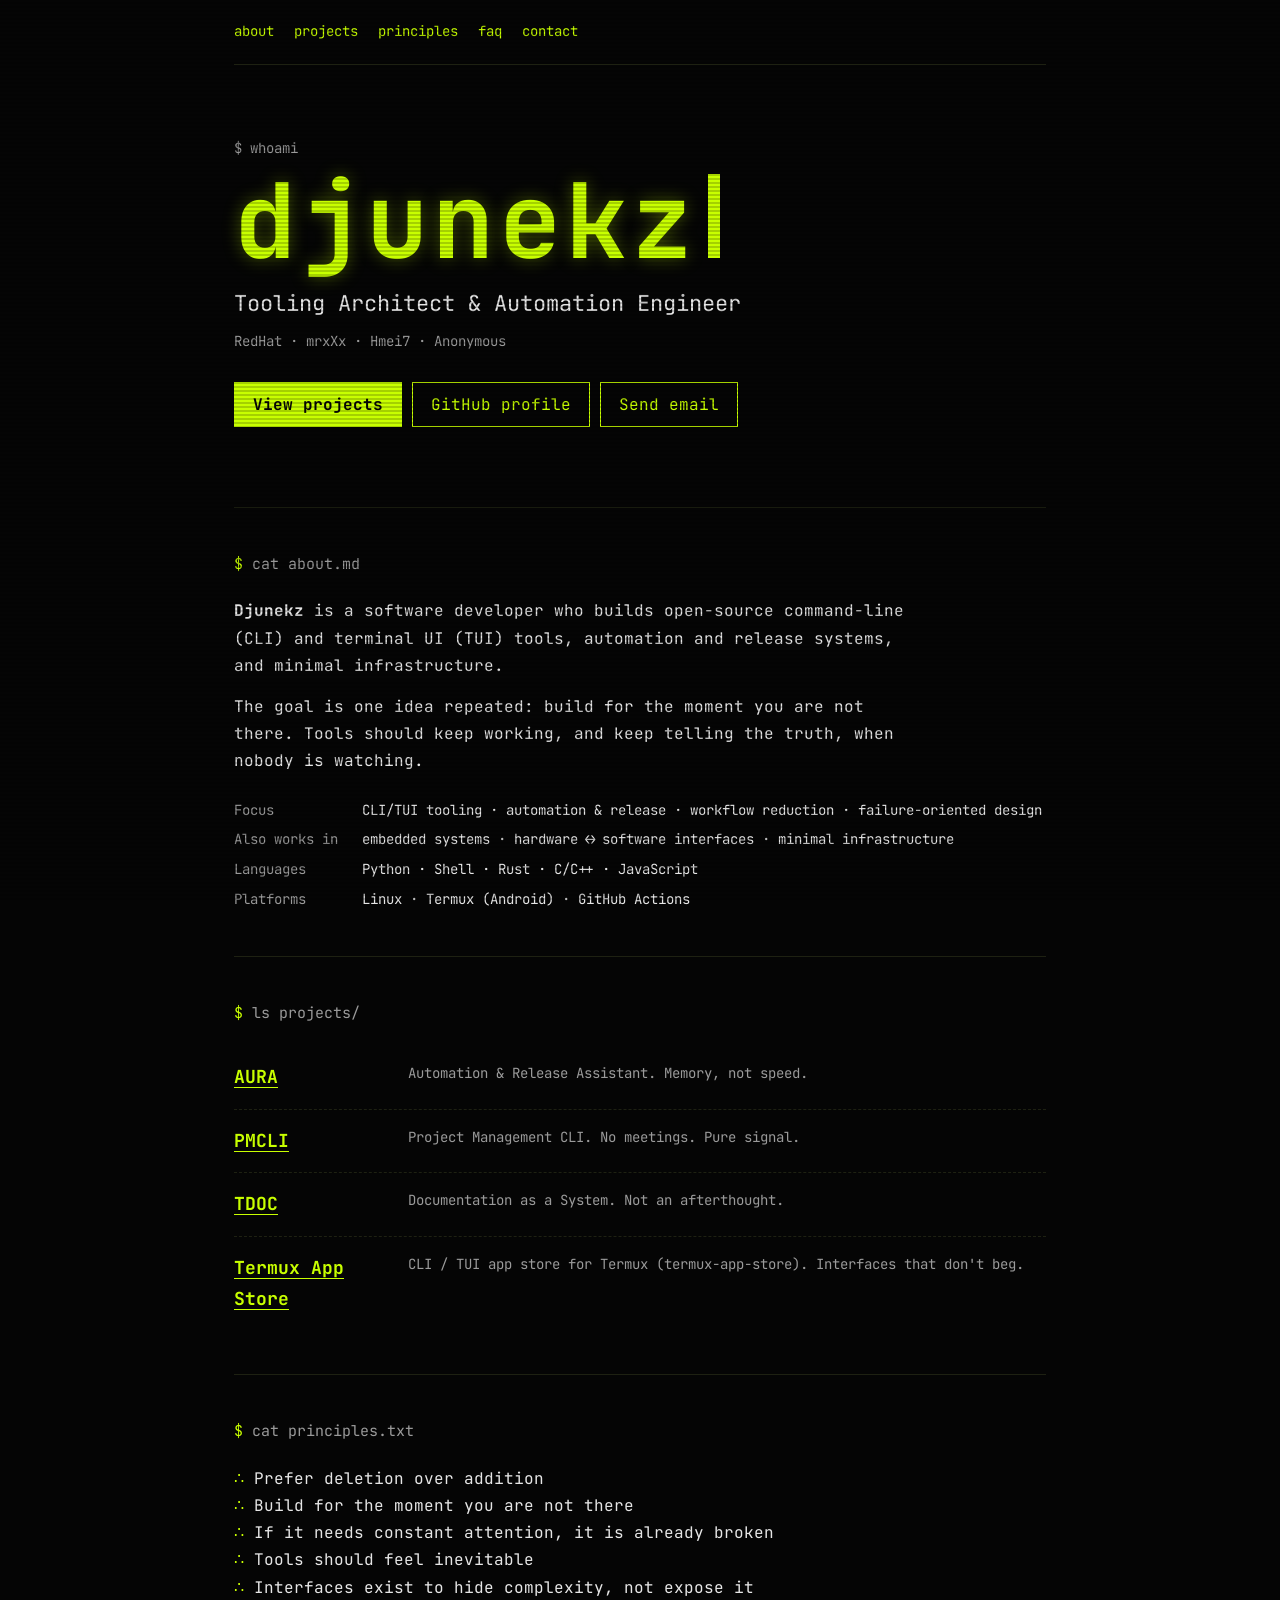
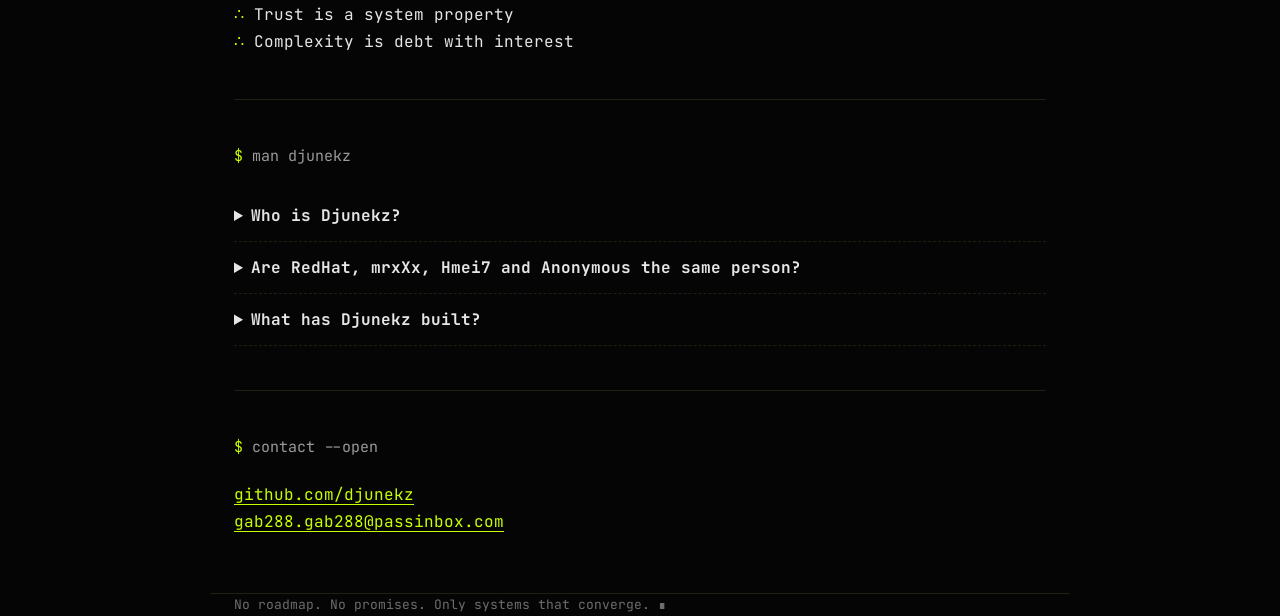
==== index.html @ 017a352e "Update Termux App Store link in index.html" ====
<!DOCTYPE html>
<html lang="en">
<head>
<meta charset="utf-8">
<meta name="viewport" content="width=device-width, initial-scale=1">
<title>Djunekz — Tooling Architect &amp; Automation Engineer (CLI/TUI) | Portfolio</title>
<meta name="description" content="Djunekz (RedHat, mrxXx, Hmei7, Anonymous) is a software developer building open-source CLI/TUI tools, release automation and minimal infrastructure. Projects: AURA, PMCLI, TDOC, Termux App Store.">
<meta name="keywords" content="djunekz, RedHat, mrxXx, Hmei7, Anonymous, CLI tools, TUI, automation, release automation, Termux, Python, Rust, Shell, embedded systems, AURA, PMCLI, TDOC, Termux App Store">
<meta name="author" content="Djunekz">
<meta name="google-site-verification" content="L2LF5Ftv92tqqaCWyxE9_-hPjeDS5_4-hMFbNJsKNMc" />
<meta name="robots" content="index, follow, max-image-preview:large, max-snippet:-1">
<meta name="theme-color" content="#050505">
<meta name="color-scheme" content="dark">
<link rel="canonical" href="https://djunekz.github.io/">
<link rel="icon" href="data:image/svg+xml,%3Csvg xmlns='http://www.w3.org/2000/svg' viewBox='0 0 64 64'%3E%3Crect width='64' height='64' rx='10' fill='%23050505'/%3E%3Ctext x='32' y='46' font-size='40' font-family='monospace' font-weight='bold' text-anchor='middle' fill='%23c8ff00'%3Ed%3C/text%3E%3C/svg%3E">

<meta property="og:type" content="profile">
<meta property="og:site_name" content="Djunekz">
<meta property="og:title" content="Djunekz — Tooling Architect &amp; Automation Engineer">
<meta property="og:description" content="Open-source CLI/TUI tools, release automation and minimal infrastructure. Projects: AURA, PMCLI, TDOC, Termux App Store.">
<meta property="og:url" content="https://djunekz.github.io/">
<meta property="og:image" content="https://djunekz.github.io/og-image.png">
<meta property="og:image:width" content="1200">
<meta property="og:image:height" content="630">
<meta property="og:image:alt" content="djunekz — Tooling Architect &amp; Automation Engineer">
<meta property="profile:username" content="djunekz">
<meta name="twitter:card" content="summary_large_image">
<meta name="twitter:title" content="Djunekz — Tooling Architect &amp; Automation Engineer">
<meta name="twitter:description" content="Open-source CLI/TUI tools, release automation and minimal infrastructure.">
<meta name="twitter:image" content="https://djunekz.github.io/og-image.png">

<script type="application/ld+json">
{
  "@context": "https://schema.org",
  "@graph": [
    {
      "@type": "WebSite",
      "@id": "https://djunekz.github.io/#website",
      "url": "https://djunekz.github.io/",
      "name": "Djunekz",
      "inLanguage": "en",
      "publisher": { "@id": "https://djunekz.github.io/#person" }
    },
    {
      "@type": "ProfilePage",
      "@id": "https://djunekz.github.io/#profile",
      "url": "https://djunekz.github.io/",
      "name": "Djunekz — Tooling Architect & Automation Engineer",
      "isPartOf": { "@id": "https://djunekz.github.io/#website" },
      "mainEntity": { "@id": "https://djunekz.github.io/#person" },
      "dateModified": "2026-10-02T11:00:00+07:00"
    },
    {
      "@type": "Person",
      "@id": "https://djunekz.github.io/#person",
      "name": "Djunekz",
      "alternateName": ["djunekz", "RedHat", "mrxXx", "Hmei7", "Anonymous"],
      "url": "https://djunekz.github.io/",
      "image": "https://djunekz.github.io/og-image.png",
      "jobTitle": "Tooling Architect & Automation Engineer",
      "description": "Software developer building open-source CLI/TUI tools, automation and release systems, and minimal infrastructure.",
      "email": "mailto:gab288.gab288@passinbox.com",
      "sameAs": ["https://github.com/djunekz"],
      "knowsAbout": ["CLI tools", "TUI", "Release automation", "Workflow automation", "Failure-oriented design", "Embedded systems", "Termux", "Python", "Shell", "Rust", "C", "C++", "JavaScript", "GitHub Actions", "Linux"]
    },
    {
      "@type": "ItemList",
      "name": "Projects by Djunekz",
      "itemListElement": [
        { "@type": "ListItem", "position": 1, "item": { "@type": "SoftwareSourceCode", "name": "AURA", "description": "Automation & Release Assistant", "codeRepository": "https://github.com/djunekz/aura", "author": { "@id": "https://djunekz.github.io/#person" } } },
        { "@type": "ListItem", "position": 2, "item": { "@type": "SoftwareSourceCode", "name": "PMCLI", "description": "Project Management CLI", "codeRepository": "https://github.com/djunekz/pmcli", "author": { "@id": "https://djunekz.github.io/#person" } } },
        { "@type": "ListItem", "position": 3, "item": { "@type": "SoftwareSourceCode", "name": "TDOC", "description": "Documentation as a System", "codeRepository": "https://github.com/djunekz/tdoc", "author": { "@id": "https://djunekz.github.io/#person" } } },
        { "@type": "ListItem", "position": 4, "item": { "@type": "SoftwareSourceCode", "name": "Termux App Store", "description": "CLI / TUI app store for Termux", "codeRepository": "https://github.com/djunekz/termux-app-store", "author": { "@id": "https://djunekz.github.io/#person" } } }
      ]
    },
    {
      "@type": "FAQPage",
      "mainEntity": [
        { "@type": "Question", "name": "Who is Djunekz?", "acceptedAnswer": { "@type": "Answer", "text": "Djunekz (GitHub: djunekz; RedHat, mrxXx, Hmei7, Anonymous) is a software developer and tooling architect who builds open-source CLI/TUI tools, automation and release systems, and minimal infrastructure." } },
        { "@type": "Question", "name": "What projects has Djunekz built?", "acceptedAnswer": { "@type": "Answer", "text": "AURA (automation & release assistant), PMCLI (project management CLI), TDOC (documentation as a system) and Termux App Store (CLI/TUI for Termux)." } }
      ]
    }
  ]
}
</script>

<link rel="preconnect" href="https://fonts.googleapis.com">
<link rel="preconnect" href="https://fonts.gstatic.com" crossorigin>
<link href="https://fonts.googleapis.com/css2?family=JetBrains+Mono:wght@400;700&display=swap" rel="stylesheet">
<style>
:root{--bg:#050505;--fg:#e6e6e6;--mute:#9a9a9a;--acc:#c8ff00;--line:#1e2112;--mono:"JetBrains Mono",ui-monospace,"Courier New",monospace}
*{box-sizing:border-box}
html{scroll-behavior:smooth}
body{margin:0;background:var(--bg);color:var(--fg);font:400 16px/1.7 var(--mono);-webkit-font-smoothing:antialiased}
body::before{content:"";position:fixed;inset:0;pointer-events:none;background:repeating-linear-gradient(0deg,rgba(0,0,0,.18) 0 2px,transparent 2px 4px)}
a{color:var(--acc);text-underline-offset:4px}
a:focus-visible{outline:2px solid var(--acc);outline-offset:3px}
.wrap{max-width:860px;margin:0 auto;padding:0 24px}
nav{padding:20px 0;border-bottom:1px solid var(--line);font-size:14px;color:var(--mute)}
nav a{margin-right:20px;text-decoration:none}
nav a:hover{text-decoration:underline}
.hero{padding:72px 0 56px}
.prompt{color:var(--mute);font-size:14px;margin:0}
h1{margin:8px 0 12px;font-size:clamp(48px,13vw,104px);line-height:1;letter-spacing:.04em;color:var(--acc);text-shadow:0 0 18px rgba(200,255,0,.35)}
h1::after{content:"";display:inline-block;width:.12em;height:.8em;margin-left:.1em;background:var(--acc);vertical-align:baseline;animation:blink 1s steps(1) infinite}
@keyframes blink{50%{opacity:0}}
.role{font-size:clamp(17px,3.2vw,22px);margin:0 0 8px;color:var(--fg)}
.aka{color:var(--mute);margin:0 0 28px;font-size:14px}
.cta a{display:inline-block;border:1px solid var(--acc);padding:8px 18px;margin:0 10px 10px 0;text-decoration:none}
.cta a:first-child{background:var(--acc);color:#050505;font-weight:700}
.cta a:hover{box-shadow:0 0 14px rgba(200,255,0,.4)}
section{padding:44px 0;border-top:1px solid var(--line)}
h2{font-size:15px;font-weight:400;margin:0 0 20px;color:var(--mute)}
h2::before{content:"$ ";color:var(--acc)}
p{margin:0 0 14px;max-width:68ch}
.facts{display:grid;grid-template-columns:max-content 1fr;gap:6px 24px;font-size:14px;margin:24px 0 0}
.facts dt{color:var(--mute)}
.facts dd{margin:0}
.proj{list-style:none;margin:0;padding:0}
.proj li{display:grid;grid-template-columns:150px 1fr;gap:4px 24px;padding:16px 0;border-bottom:1px dashed var(--line)}
.proj li:last-child{border-bottom:0}
.proj b{font-size:18px}
.proj span{color:var(--mute);font-size:14px;display:block}
.rules{list-style:none;margin:0;padding:0}
.rules li::before{content:"∴  ";color:var(--acc)}
details{border-bottom:1px dashed var(--line);padding:12px 0}
summary{cursor:pointer;font-weight:700}
summary:focus-visible{outline:2px solid var(--acc)}
details p{margin:10px 0 0;color:var(--mute)}
footer{padding:36px 0 56px;border-top:1px solid var(--line);color:#6d6d6d;font-size:13px}
@media(max-width:560px){.proj li{grid-template-columns:1fr}.facts{grid-template-columns:1fr;gap:0}.facts dd{margin-bottom:10px}}
@media(prefers-reduced-motion:reduce){h1::after{animation:none}html{scroll-behavior:auto}}
</style>
</head>
<body>
<header class="wrap">
  <nav aria-label="Main"><a href="#about">about</a><a href="#projects">projects</a><a href="#principles">principles</a><a href="#faq">faq</a><a href="#contact">contact</a></nav>
  <div class="hero">
    <p class="prompt">$ whoami</p>
    <h1>djunekz</h1>
    <p class="role">Tooling Architect &amp; Automation Engineer</p>
    <p class="aka">RedHat · mrxXx · Hmei7 · Anonymous</p>
    <p class="cta"><a href="#projects">View projects</a><a href="https://github.com/djunekz">GitHub profile</a><a href="mailto:gab288.gab288@passinbox.com">Send email</a></p>
  </div>
</header>

<main class="wrap">
  <section id="about" aria-labelledby="h-about">
    <h2 id="h-about">cat about.md</h2>
    <p><strong>Djunekz</strong> is a software developer who builds open-source command-line (CLI) and terminal UI (TUI) tools, automation and release systems, and minimal infrastructure.</p>
    <p>The goal is one idea repeated: build for the moment you are not there. Tools should keep working, and keep telling the truth, when nobody is watching.</p>
    <dl class="facts">
      <dt>Focus</dt><dd>CLI/TUI tooling · automation &amp; release · workflow reduction · failure-oriented design</dd>
      <dt>Also works in</dt><dd>embedded systems · hardware ↔ software interfaces · minimal infrastructure</dd>
      <dt>Languages</dt><dd>Python · Shell · Rust · C/C++ · JavaScript</dd>
      <dt>Platforms</dt><dd>Linux · Termux (Android) · GitHub Actions</dd>
    </dl>
  </section>

  <section id="projects" aria-labelledby="h-proj">
    <h2 id="h-proj">ls projects/</h2>
    <ul class="proj">
      <li><b><a href="https://github.com/djunekz/aura">AURA</a></b><span>Automation &amp; Release Assistant. Memory, not speed.</span></li>
      <li><b><a href="https://github.com/djunekz/pmcli">PMCLI</a></b><span>Project Management CLI. No meetings. Pure signal.</span></li>
      <li><b><a href="https://github.com/djunekz/tdoc">TDOC</a></b><span>Documentation as a System. Not an afterthought.</span></li>
      <li><b><a href="https://djunekz.github.io/termux-app-store">Termux App Store</a></b><span>CLI / TUI app store for Termux (termux-app-store). Interfaces that don't beg.</span></li>
    </ul>
  </section>

  <section id="principles" aria-labelledby="h-prin">
    <h2 id="h-prin">cat principles.txt</h2>
    <ul class="rules">
      <li>Prefer deletion over addition</li>
      <li>Build for the moment you are not there</li>
      <li>If it needs constant attention, it is already broken</li>
      <li>Tools should feel inevitable</li>
      <li>Interfaces exist to hide complexity, not expose it</li>
      <li>Trust is a system property</li>
      <li>Complexity is debt with interest</li>
    </ul>
  </section>

  <section id="faq" aria-labelledby="h-faq">
    <h2 id="h-faq">man djunekz</h2>
    <details><summary>Who is Djunekz?</summary><p>A software developer and tooling architect (GitHub: djunekz) building open-source CLI/TUI tools and automation systems.</p></details>
    <details><summary>Are RedHat, mrxXx, Hmei7 and Anonymous the same person?</summary><p>Yes. They are handles used by the same developer behind the GitHub account @djunekz.</p></details>
    <details><summary>What has Djunekz built?</summary><p>AURA, PMCLI, TDOC and Termux App Store. See the projects section above.</p></details>
  </section>

  <section id="contact" aria-labelledby="h-contact">
    <h2 id="h-contact">contact --open</h2>
    <p><a href="https://github.com/djunekz">github.com/djunekz</a><br><a href="mailto:gab288.gab288@passinbox.com">gab288.gab288@passinbox.com</a></p>
  </section>
</main>

<footer class="wrap">No roadmap. No promises. Only systems that converge. ∎</footer>
</body>
</html>
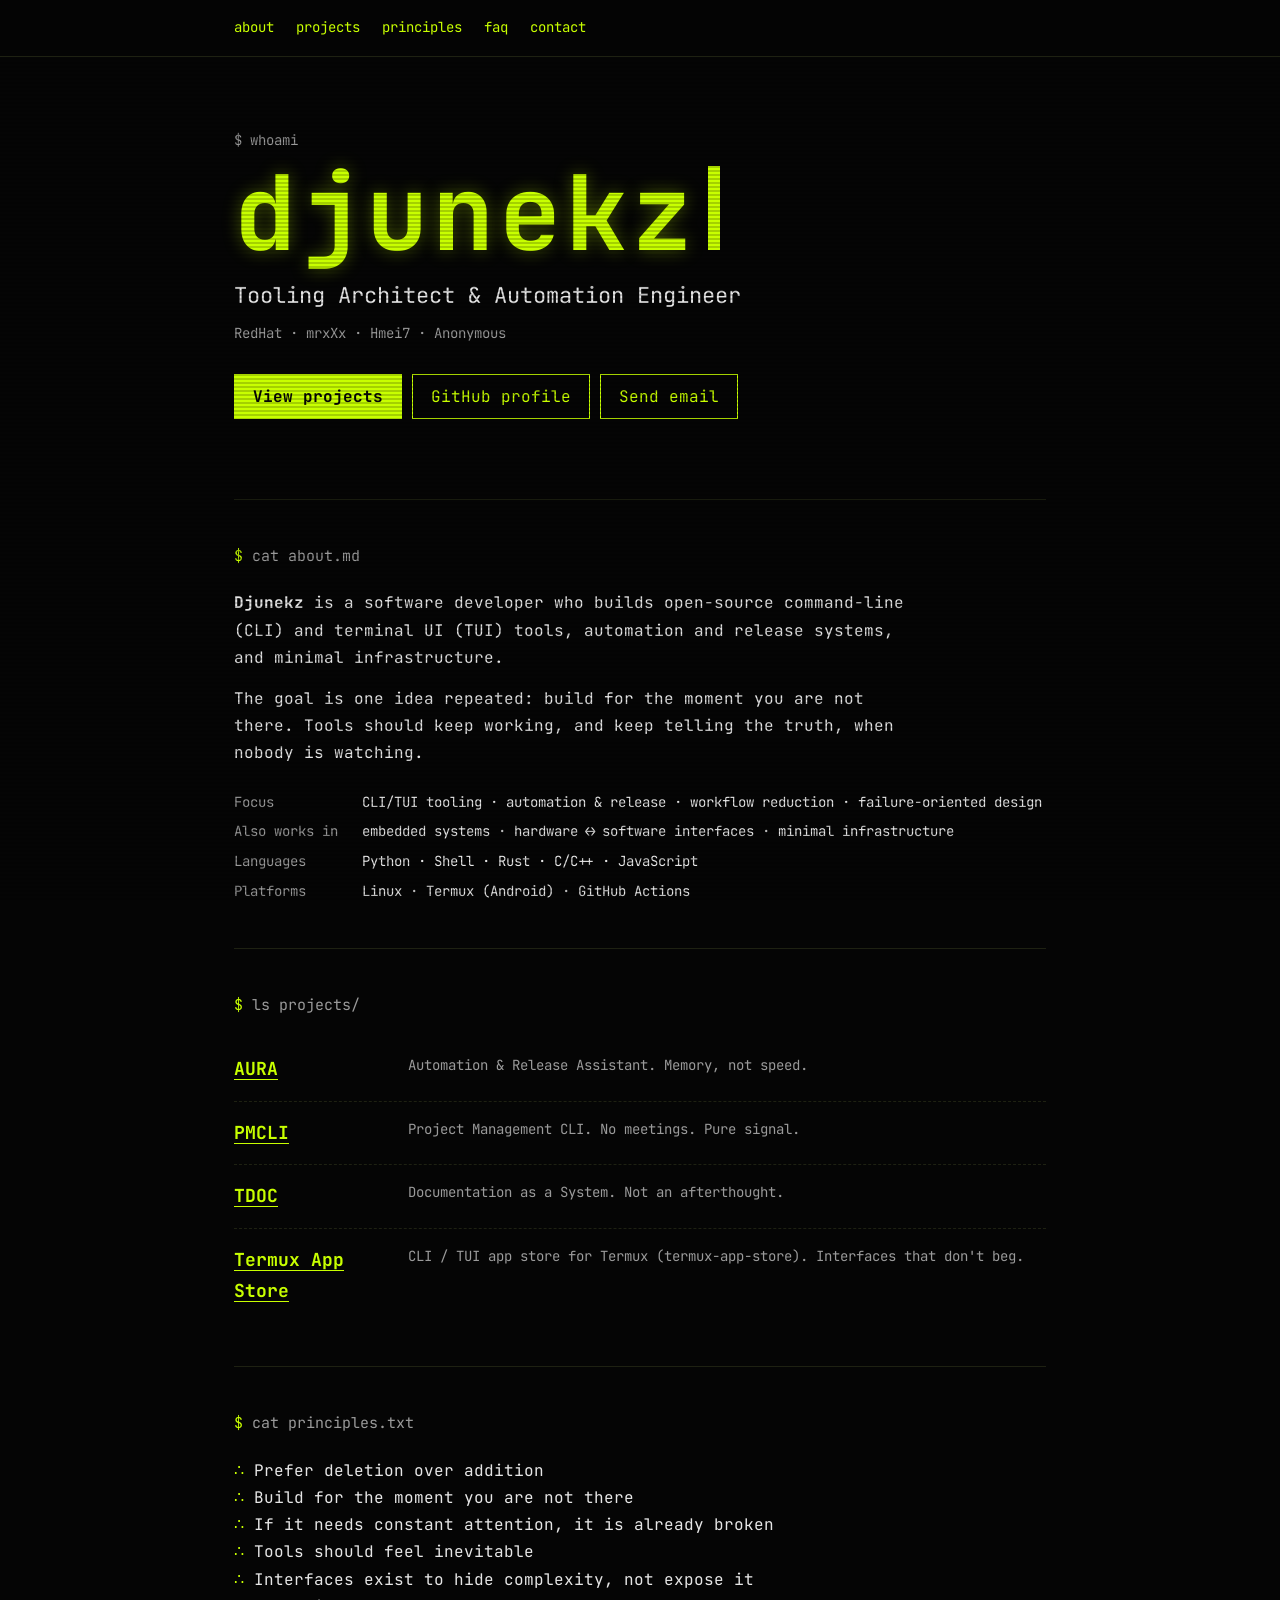
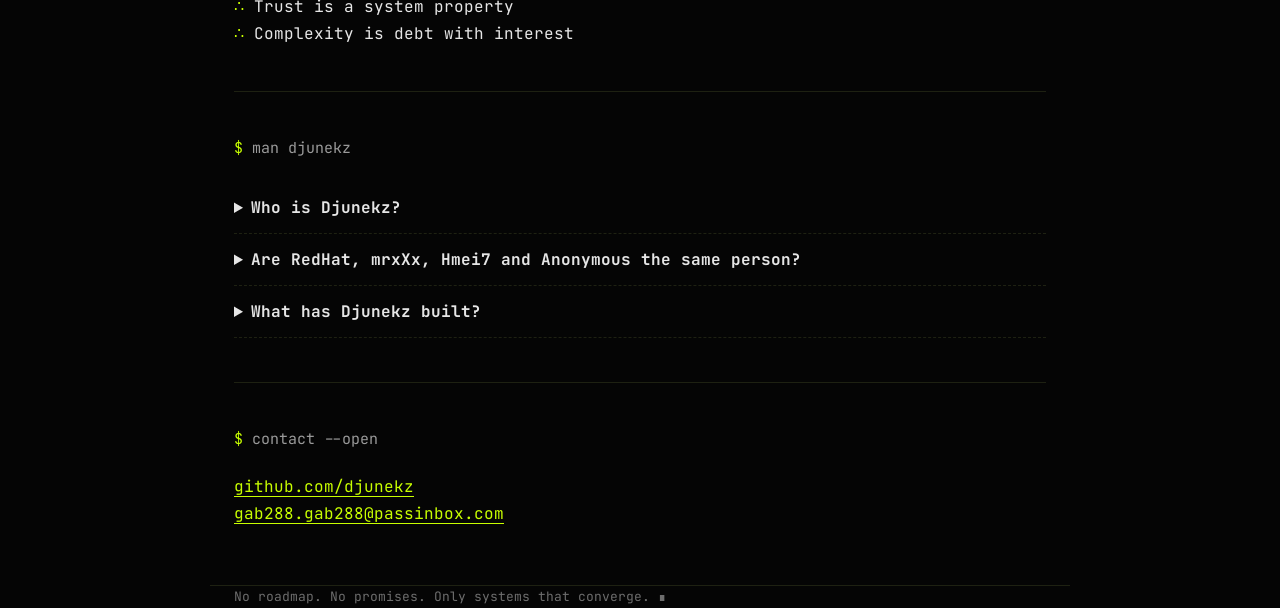
==== commit d6085b32: "Update dateModified and improve navigation bar" ====
--- a/index.html
+++ b/index.html
@@ -48,7 +48,7 @@
       "name": "Djunekz — Tooling Architect & Automation Engineer",
       "isPartOf": { "@id": "https://djunekz.github.io/#website" },
       "mainEntity": { "@id": "https://djunekz.github.io/#person" },
-      "dateModified": "2026-10-02T11:00:00+07:00"
+      "dateModified": "2026-10-02T22:00:00+07:00"
     },
     {
       "@type": "Person",
@@ -96,8 +96,11 @@
 a{color:var(--acc);text-underline-offset:4px}
 a:focus-visible{outline:2px solid var(--acc);outline-offset:3px}
 .wrap{max-width:860px;margin:0 auto;padding:0 24px}
-nav{padding:20px 0;border-bottom:1px solid var(--line);font-size:14px;color:var(--mute)}
-nav a{margin-right:20px;text-decoration:none}
+html{scroll-padding-top:64px}
+nav.bar{position:sticky;top:0;z-index:50;background:rgba(5,5,5,.92);-webkit-backdrop-filter:blur(8px);backdrop-filter:blur(8px);border-bottom:1px solid var(--line);padding-top:env(safe-area-inset-top,0px)}
+nav .links{display:flex;gap:22px;padding-top:16px;padding-bottom:16px;font-size:14px;overflow-x:auto;white-space:nowrap;scrollbar-width:none}
+nav .links::-webkit-scrollbar{display:none}
+nav a{text-decoration:none}
 nav a:hover{text-decoration:underline}
 .hero{padding:72px 0 56px}
 .prompt{color:var(--mute);font-size:14px;margin:0}
@@ -133,8 +136,8 @@
 </style>
 </head>
 <body>
+<nav class="bar" aria-label="Main"><div class="wrap links"><a href="#about">about</a><a href="#projects">projects</a><a href="#principles">principles</a><a href="#faq">faq</a><a href="#contact">contact</a></div></nav>
 <header class="wrap">
-  <nav aria-label="Main"><a href="#about">about</a><a href="#projects">projects</a><a href="#principles">principles</a><a href="#faq">faq</a><a href="#contact">contact</a></nav>
   <div class="hero">
     <p class="prompt">$ whoami</p>
     <h1>djunekz</h1>
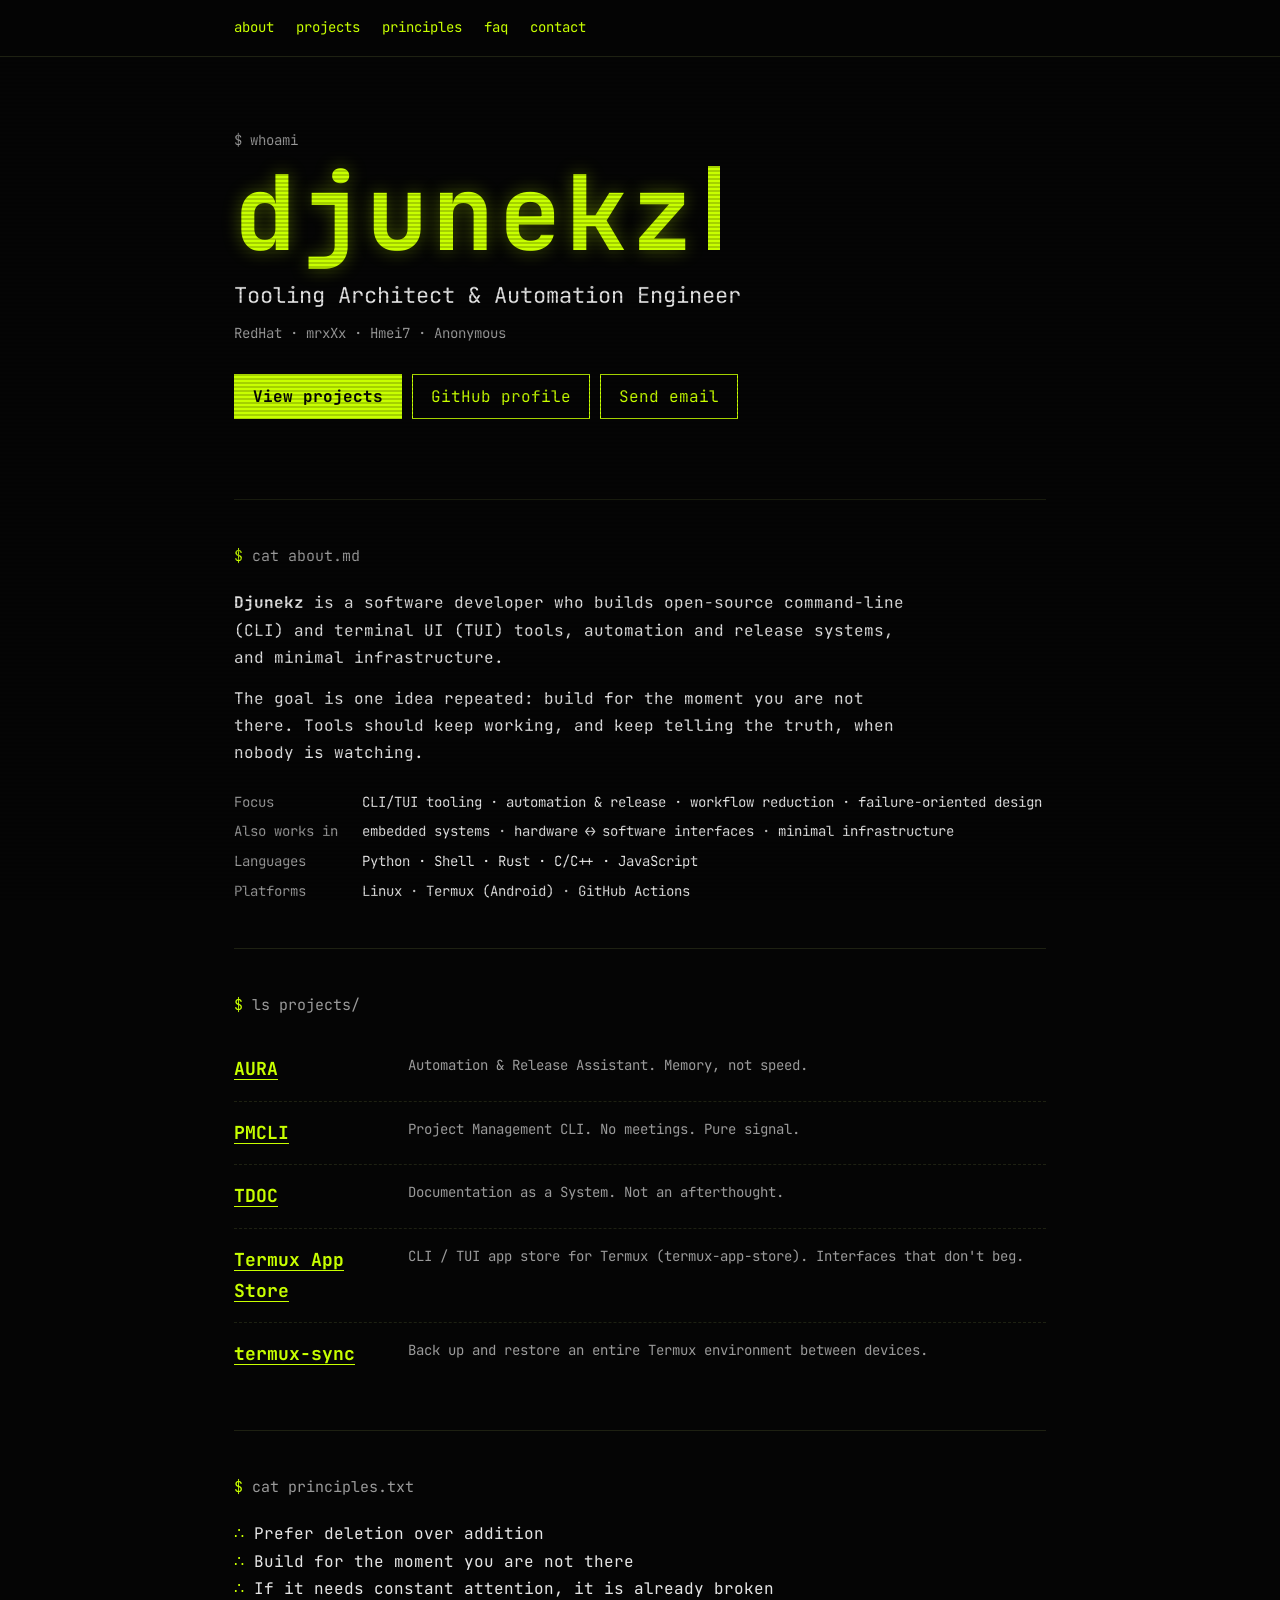
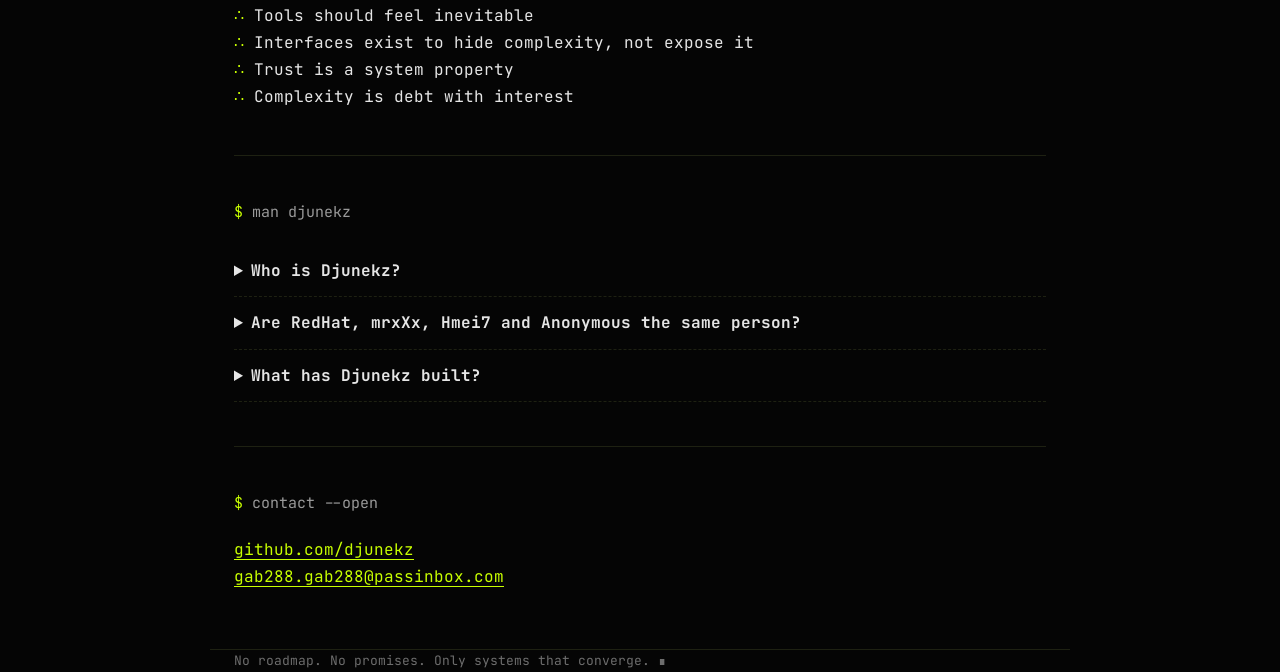
==== commit 71288524: "Update index.html with new project and metadata Updated meta description and keywords to include 'te" ====
--- a/index.html
+++ b/index.html
@@ -4,8 +4,8 @@
 <meta charset="utf-8">
 <meta name="viewport" content="width=device-width, initial-scale=1">
 <title>Djunekz — Tooling Architect &amp; Automation Engineer (CLI/TUI) | Portfolio</title>
-<meta name="description" content="Djunekz (RedHat, mrxXx, Hmei7, Anonymous) is a software developer building open-source CLI/TUI tools, release automation and minimal infrastructure. Projects: AURA, PMCLI, TDOC, Termux App Store.">
-<meta name="keywords" content="djunekz, RedHat, mrxXx, Hmei7, Anonymous, CLI tools, TUI, automation, release automation, Termux, Python, Rust, Shell, embedded systems, AURA, PMCLI, TDOC, Termux App Store">
+<meta name="description" content="Djunekz (RedHat, mrxXx, Hmei7, Anonymous) is a software developer building open-source CLI/TUI tools, release automation and minimal infrastructure. Projects: AURA, PMCLI, TDOC, Termux App Store, termux-sync.">
+<meta name="keywords" content="djunekz, RedHat, mrxXx, Hmei7, Anonymous, CLI tools, TUI, automation, release automation, Termux, Python, Rust, Shell, embedded systems, AURA, PMCLI, TDOC, Termux App Store, termux-sync, Termux backup">
 <meta name="author" content="Djunekz">
 <meta name="google-site-verification" content="L2LF5Ftv92tqqaCWyxE9_-hPjeDS5_4-hMFbNJsKNMc" />
 <meta name="robots" content="index, follow, max-image-preview:large, max-snippet:-1">
@@ -48,7 +48,7 @@
       "name": "Djunekz — Tooling Architect & Automation Engineer",
       "isPartOf": { "@id": "https://djunekz.github.io/#website" },
       "mainEntity": { "@id": "https://djunekz.github.io/#person" },
-      "dateModified": "2026-10-02T22:00:00+07:00"
+      "dateModified": "2026-10-02T22:15:00+07:00"
     },
     {
       "@type": "Person",
@@ -70,14 +70,15 @@
         { "@type": "ListItem", "position": 1, "item": { "@type": "SoftwareSourceCode", "name": "AURA", "description": "Automation & Release Assistant", "codeRepository": "https://github.com/djunekz/aura", "author": { "@id": "https://djunekz.github.io/#person" } } },
         { "@type": "ListItem", "position": 2, "item": { "@type": "SoftwareSourceCode", "name": "PMCLI", "description": "Project Management CLI", "codeRepository": "https://github.com/djunekz/pmcli", "author": { "@id": "https://djunekz.github.io/#person" } } },
         { "@type": "ListItem", "position": 3, "item": { "@type": "SoftwareSourceCode", "name": "TDOC", "description": "Documentation as a System", "codeRepository": "https://github.com/djunekz/tdoc", "author": { "@id": "https://djunekz.github.io/#person" } } },
-        { "@type": "ListItem", "position": 4, "item": { "@type": "SoftwareSourceCode", "name": "Termux App Store", "description": "CLI / TUI app store for Termux", "codeRepository": "https://github.com/djunekz/termux-app-store", "author": { "@id": "https://djunekz.github.io/#person" } } }
+        { "@type": "ListItem", "position": 4, "item": { "@type": "SoftwareSourceCode", "name": "Termux App Store", "description": "CLI / TUI app store for Termux", "codeRepository": "https://github.com/djunekz/termux-app-store", "author": { "@id": "https://djunekz.github.io/#person" } } },
+        { "@type": "ListItem", "position": 5, "item": { "@type": "SoftwareSourceCode", "name": "termux-sync", "description": "Back up and restore an entire Termux environment between devices", "codeRepository": "https://github.com/djunekz/termux-sync", "author": { "@id": "https://djunekz.github.io/#person" } } }
       ]
     },
     {
       "@type": "FAQPage",
       "mainEntity": [
         { "@type": "Question", "name": "Who is Djunekz?", "acceptedAnswer": { "@type": "Answer", "text": "Djunekz (GitHub: djunekz; RedHat, mrxXx, Hmei7, Anonymous) is a software developer and tooling architect who builds open-source CLI/TUI tools, automation and release systems, and minimal infrastructure." } },
-        { "@type": "Question", "name": "What projects has Djunekz built?", "acceptedAnswer": { "@type": "Answer", "text": "AURA (automation & release assistant), PMCLI (project management CLI), TDOC (documentation as a system) and Termux App Store (CLI/TUI for Termux)." } }
+        { "@type": "Question", "name": "What projects has Djunekz built?", "acceptedAnswer": { "@type": "Answer", "text": "AURA (automation & release assistant), PMCLI (project management CLI), TDOC (documentation as a system) Termux App Store (CLI/TUI for Termux) and termux-sync (back up and restore a Termux environment)." } }
       ]
     }
   ]
@@ -167,6 +168,7 @@
       <li><b><a href="https://github.com/djunekz/pmcli">PMCLI</a></b><span>Project Management CLI. No meetings. Pure signal.</span></li>
       <li><b><a href="https://github.com/djunekz/tdoc">TDOC</a></b><span>Documentation as a System. Not an afterthought.</span></li>
       <li><b><a href="https://djunekz.github.io/termux-app-store">Termux App Store</a></b><span>CLI / TUI app store for Termux (termux-app-store). Interfaces that don't beg.</span></li>
+      <li><b><a href="https://github.com/djunekz/termux-sync">termux-sync</a></b><span>Back up and restore an entire Termux environment between devices.</span></li>
     </ul>
   </section>
 
@@ -187,7 +189,7 @@
     <h2 id="h-faq">man djunekz</h2>
     <details><summary>Who is Djunekz?</summary><p>A software developer and tooling architect (GitHub: djunekz) building open-source CLI/TUI tools and automation systems.</p></details>
     <details><summary>Are RedHat, mrxXx, Hmei7 and Anonymous the same person?</summary><p>Yes. They are handles used by the same developer behind the GitHub account @djunekz.</p></details>
-    <details><summary>What has Djunekz built?</summary><p>AURA, PMCLI, TDOC and Termux App Store. See the projects section above.</p></details>
+    <details><summary>What has Djunekz built?</summary><p>AURA, PMCLI, TDOC, Termux App Store and termux-sync. See the projects section above.</p></details>
   </section>
 
   <section id="contact" aria-labelledby="h-contact">
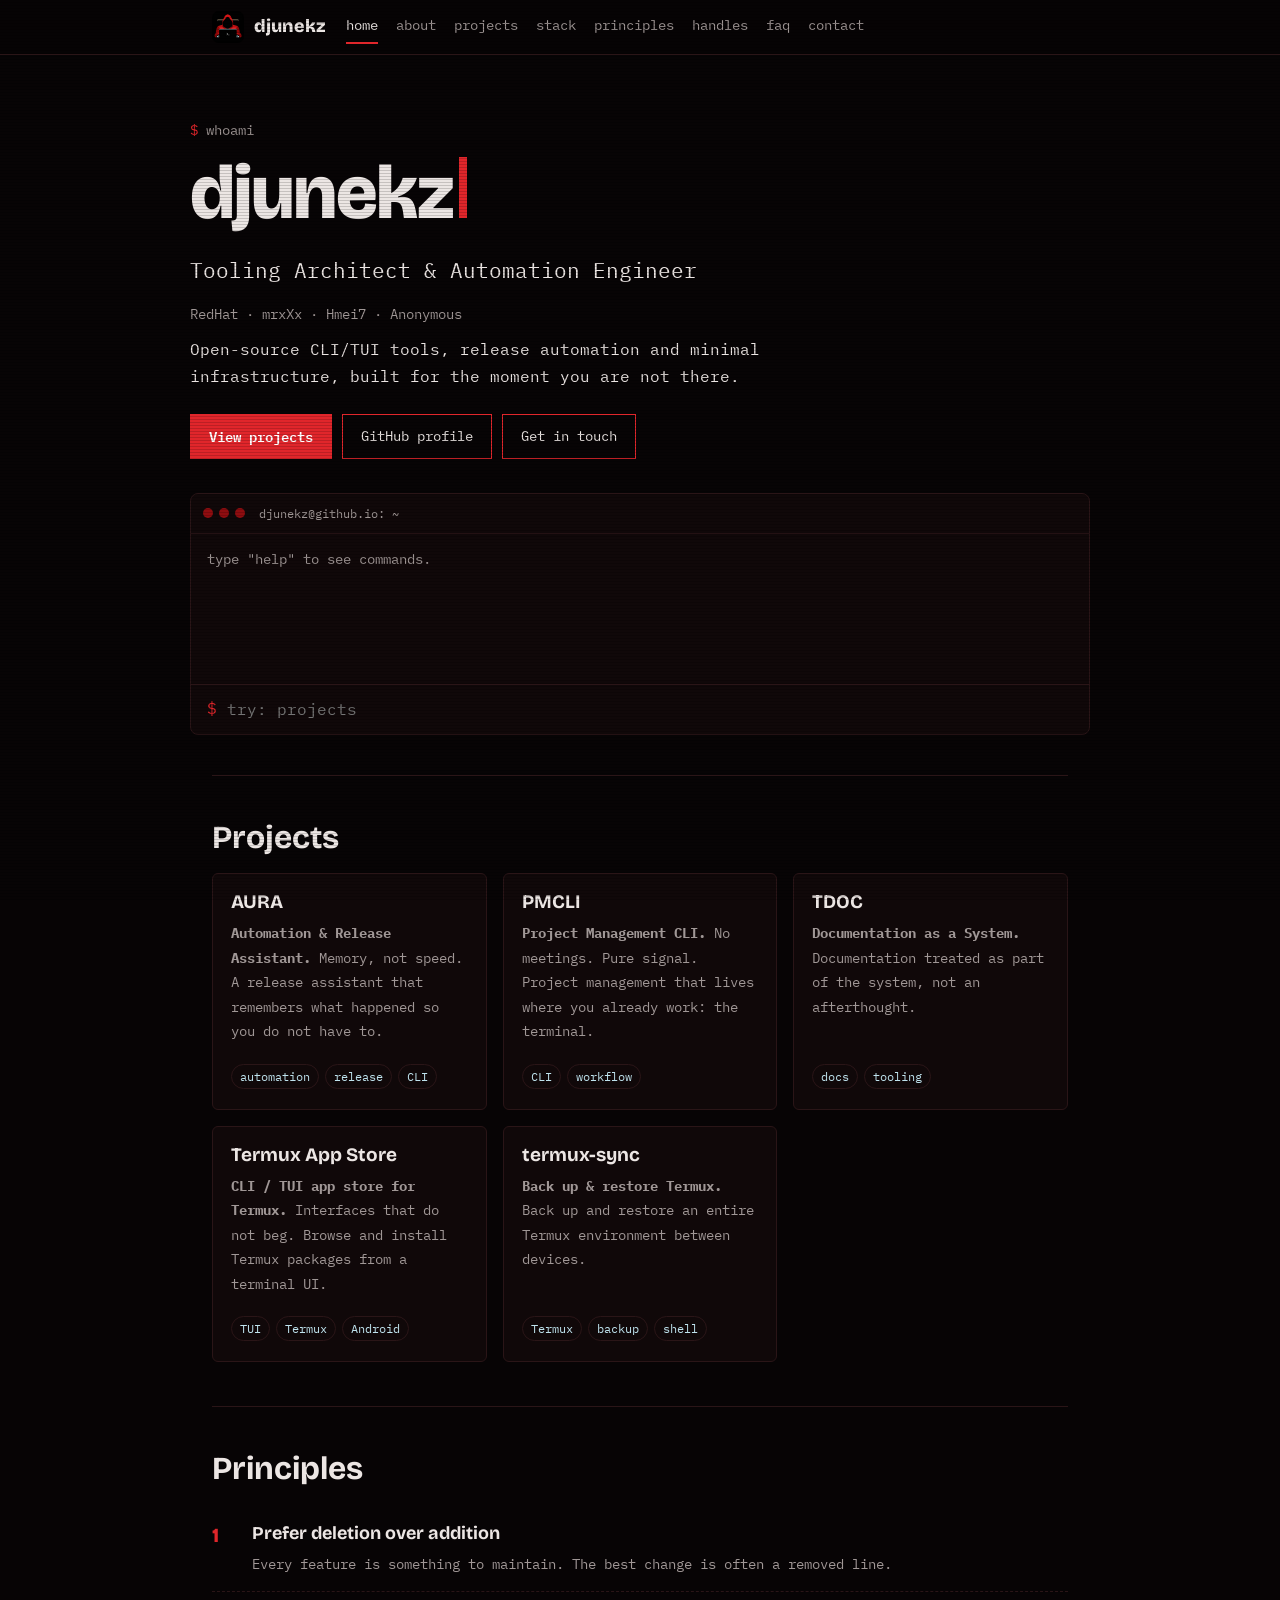
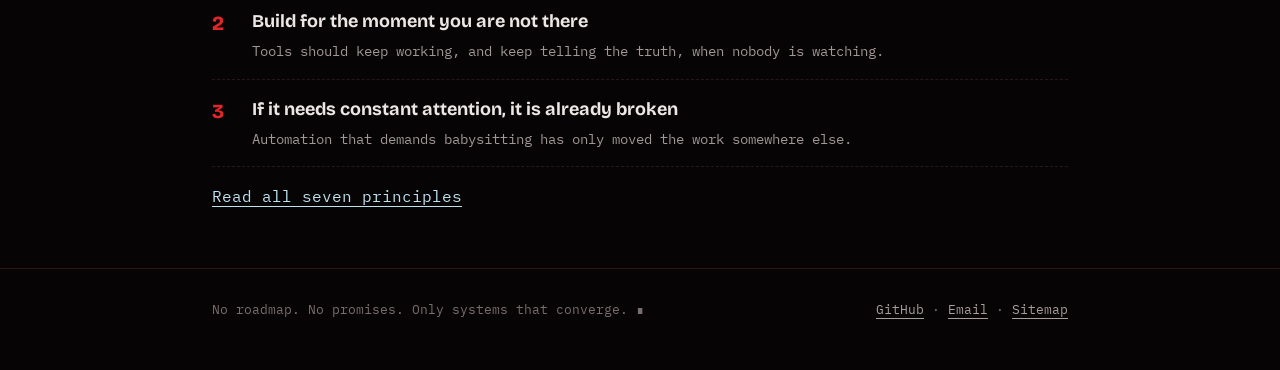
==== commit e5670ae8: "Update web profile portofolio" ====
--- a/index.html
+++ b/index.html
@@ -1,203 +1,24 @@
 <!DOCTYPE html>
-<html lang="en">
-<head>
-<meta charset="utf-8">
-<meta name="viewport" content="width=device-width, initial-scale=1">
-<title>Djunekz — Tooling Architect &amp; Automation Engineer (CLI/TUI) | Portfolio</title>
-<meta name="description" content="Djunekz (RedHat, mrxXx, Hmei7, Anonymous) is a software developer building open-source CLI/TUI tools, release automation and minimal infrastructure. Projects: AURA, PMCLI, TDOC, Termux App Store, termux-sync.">
-<meta name="keywords" content="djunekz, RedHat, mrxXx, Hmei7, Anonymous, CLI tools, TUI, automation, release automation, Termux, Python, Rust, Shell, embedded systems, AURA, PMCLI, TDOC, Termux App Store, termux-sync, Termux backup">
-<meta name="author" content="Djunekz">
-<meta name="google-site-verification" content="L2LF5Ftv92tqqaCWyxE9_-hPjeDS5_4-hMFbNJsKNMc" />
-<meta name="robots" content="index, follow, max-image-preview:large, max-snippet:-1">
-<meta name="theme-color" content="#050505">
-<meta name="color-scheme" content="dark">
+<html lang="en"><head><meta charset="utf-8"><meta name="viewport" content="width=device-width,initial-scale=1,viewport-fit=cover">
+<title>Djunekz — Tooling Architect & Automation Engineer (CLI/TUI) | Portfolio</title><meta name="description" content="Djunekz (RedHat, mrxXx, Hmei7, Anonymous) is a software developer building open-source CLI/TUI tools, release automation and minimal infrastructure. Projects: AURA, PMCLI, TDOC, Termux App Store, termux-sync.">
+<meta name="author" content="Djunekz"><meta name="robots" content="index, follow, max-image-preview:large">
+<meta name="theme-color" content="#070405"><meta name="color-scheme" content="dark">
+<meta name="google-site-verification" content="L2LF5Ftv92tqqaCWyxE9_-hPjeDS5_4-hMFbNJsKNMc">
 <link rel="canonical" href="https://djunekz.github.io/">
-<link rel="icon" href="data:image/svg+xml,%3Csvg xmlns='http://www.w3.org/2000/svg' viewBox='0 0 64 64'%3E%3Crect width='64' height='64' rx='10' fill='%23050505'/%3E%3Ctext x='32' y='46' font-size='40' font-family='monospace' font-weight='bold' text-anchor='middle' fill='%23c8ff00'%3Ed%3C/text%3E%3C/svg%3E">
-
-<meta property="og:type" content="profile">
-<meta property="og:site_name" content="Djunekz">
-<meta property="og:title" content="Djunekz — Tooling Architect &amp; Automation Engineer">
-<meta property="og:description" content="Open-source CLI/TUI tools, release automation and minimal infrastructure. Projects: AURA, PMCLI, TDOC, Termux App Store.">
-<meta property="og:url" content="https://djunekz.github.io/">
-<meta property="og:image" content="https://djunekz.github.io/og-image.png">
-<meta property="og:image:width" content="1200">
-<meta property="og:image:height" content="630">
-<meta property="og:image:alt" content="djunekz — Tooling Architect &amp; Automation Engineer">
-<meta property="profile:username" content="djunekz">
-<meta name="twitter:card" content="summary_large_image">
-<meta name="twitter:title" content="Djunekz — Tooling Architect &amp; Automation Engineer">
-<meta name="twitter:description" content="Open-source CLI/TUI tools, release automation and minimal infrastructure.">
-<meta name="twitter:image" content="https://djunekz.github.io/og-image.png">
-
-<script type="application/ld+json">
-{
-  "@context": "https://schema.org",
-  "@graph": [
-    {
-      "@type": "WebSite",
-      "@id": "https://djunekz.github.io/#website",
-      "url": "https://djunekz.github.io/",
-      "name": "Djunekz",
-      "inLanguage": "en",
-      "publisher": { "@id": "https://djunekz.github.io/#person" }
-    },
-    {
-      "@type": "ProfilePage",
-      "@id": "https://djunekz.github.io/#profile",
-      "url": "https://djunekz.github.io/",
-      "name": "Djunekz — Tooling Architect & Automation Engineer",
-      "isPartOf": { "@id": "https://djunekz.github.io/#website" },
-      "mainEntity": { "@id": "https://djunekz.github.io/#person" },
-      "dateModified": "2026-10-02T22:15:00+07:00"
-    },
-    {
-      "@type": "Person",
-      "@id": "https://djunekz.github.io/#person",
-      "name": "Djunekz",
-      "alternateName": ["djunekz", "RedHat", "mrxXx", "Hmei7", "Anonymous"],
-      "url": "https://djunekz.github.io/",
-      "image": "https://djunekz.github.io/og-image.png",
-      "jobTitle": "Tooling Architect & Automation Engineer",
-      "description": "Software developer building open-source CLI/TUI tools, automation and release systems, and minimal infrastructure.",
-      "email": "mailto:gab288.gab288@passinbox.com",
-      "sameAs": ["https://github.com/djunekz"],
-      "knowsAbout": ["CLI tools", "TUI", "Release automation", "Workflow automation", "Failure-oriented design", "Embedded systems", "Termux", "Python", "Shell", "Rust", "C", "C++", "JavaScript", "GitHub Actions", "Linux"]
-    },
-    {
-      "@type": "ItemList",
-      "name": "Projects by Djunekz",
-      "itemListElement": [
-        { "@type": "ListItem", "position": 1, "item": { "@type": "SoftwareSourceCode", "name": "AURA", "description": "Automation & Release Assistant", "codeRepository": "https://github.com/djunekz/aura", "author": { "@id": "https://djunekz.github.io/#person" } } },
-        { "@type": "ListItem", "position": 2, "item": { "@type": "SoftwareSourceCode", "name": "PMCLI", "description": "Project Management CLI", "codeRepository": "https://github.com/djunekz/pmcli", "author": { "@id": "https://djunekz.github.io/#person" } } },
-        { "@type": "ListItem", "position": 3, "item": { "@type": "SoftwareSourceCode", "name": "TDOC", "description": "Documentation as a System", "codeRepository": "https://github.com/djunekz/tdoc", "author": { "@id": "https://djunekz.github.io/#person" } } },
-        { "@type": "ListItem", "position": 4, "item": { "@type": "SoftwareSourceCode", "name": "Termux App Store", "description": "CLI / TUI app store for Termux", "codeRepository": "https://github.com/djunekz/termux-app-store", "author": { "@id": "https://djunekz.github.io/#person" } } },
-        { "@type": "ListItem", "position": 5, "item": { "@type": "SoftwareSourceCode", "name": "termux-sync", "description": "Back up and restore an entire Termux environment between devices", "codeRepository": "https://github.com/djunekz/termux-sync", "author": { "@id": "https://djunekz.github.io/#person" } } }
-      ]
-    },
-    {
-      "@type": "FAQPage",
-      "mainEntity": [
-        { "@type": "Question", "name": "Who is Djunekz?", "acceptedAnswer": { "@type": "Answer", "text": "Djunekz (GitHub: djunekz; RedHat, mrxXx, Hmei7, Anonymous) is a software developer and tooling architect who builds open-source CLI/TUI tools, automation and release systems, and minimal infrastructure." } },
-        { "@type": "Question", "name": "What projects has Djunekz built?", "acceptedAnswer": { "@type": "Answer", "text": "AURA (automation & release assistant), PMCLI (project management CLI), TDOC (documentation as a system) Termux App Store (CLI/TUI for Termux) and termux-sync (back up and restore a Termux environment)." } }
-      ]
-    }
-  ]
-}
-</script>
-
-<link rel="preconnect" href="https://fonts.googleapis.com">
-<link rel="preconnect" href="https://fonts.gstatic.com" crossorigin>
-<link href="https://fonts.googleapis.com/css2?family=JetBrains+Mono:wght@400;700&display=swap" rel="stylesheet">
-<style>
-:root{--bg:#050505;--fg:#e6e6e6;--mute:#9a9a9a;--acc:#c8ff00;--line:#1e2112;--mono:"JetBrains Mono",ui-monospace,"Courier New",monospace}
-*{box-sizing:border-box}
-html{scroll-behavior:smooth}
-body{margin:0;background:var(--bg);color:var(--fg);font:400 16px/1.7 var(--mono);-webkit-font-smoothing:antialiased}
-body::before{content:"";position:fixed;inset:0;pointer-events:none;background:repeating-linear-gradient(0deg,rgba(0,0,0,.18) 0 2px,transparent 2px 4px)}
-a{color:var(--acc);text-underline-offset:4px}
-a:focus-visible{outline:2px solid var(--acc);outline-offset:3px}
-.wrap{max-width:860px;margin:0 auto;padding:0 24px}
-html{scroll-padding-top:64px}
-nav.bar{position:sticky;top:0;z-index:50;background:rgba(5,5,5,.92);-webkit-backdrop-filter:blur(8px);backdrop-filter:blur(8px);border-bottom:1px solid var(--line);padding-top:env(safe-area-inset-top,0px)}
-nav .links{display:flex;gap:22px;padding-top:16px;padding-bottom:16px;font-size:14px;overflow-x:auto;white-space:nowrap;scrollbar-width:none}
-nav .links::-webkit-scrollbar{display:none}
-nav a{text-decoration:none}
-nav a:hover{text-decoration:underline}
-.hero{padding:72px 0 56px}
-.prompt{color:var(--mute);font-size:14px;margin:0}
-h1{margin:8px 0 12px;font-size:clamp(48px,13vw,104px);line-height:1;letter-spacing:.04em;color:var(--acc);text-shadow:0 0 18px rgba(200,255,0,.35)}
-h1::after{content:"";display:inline-block;width:.12em;height:.8em;margin-left:.1em;background:var(--acc);vertical-align:baseline;animation:blink 1s steps(1) infinite}
-@keyframes blink{50%{opacity:0}}
-.role{font-size:clamp(17px,3.2vw,22px);margin:0 0 8px;color:var(--fg)}
-.aka{color:var(--mute);margin:0 0 28px;font-size:14px}
-.cta a{display:inline-block;border:1px solid var(--acc);padding:8px 18px;margin:0 10px 10px 0;text-decoration:none}
-.cta a:first-child{background:var(--acc);color:#050505;font-weight:700}
-.cta a:hover{box-shadow:0 0 14px rgba(200,255,0,.4)}
-section{padding:44px 0;border-top:1px solid var(--line)}
-h2{font-size:15px;font-weight:400;margin:0 0 20px;color:var(--mute)}
-h2::before{content:"$ ";color:var(--acc)}
-p{margin:0 0 14px;max-width:68ch}
-.facts{display:grid;grid-template-columns:max-content 1fr;gap:6px 24px;font-size:14px;margin:24px 0 0}
-.facts dt{color:var(--mute)}
-.facts dd{margin:0}
-.proj{list-style:none;margin:0;padding:0}
-.proj li{display:grid;grid-template-columns:150px 1fr;gap:4px 24px;padding:16px 0;border-bottom:1px dashed var(--line)}
-.proj li:last-child{border-bottom:0}
-.proj b{font-size:18px}
-.proj span{color:var(--mute);font-size:14px;display:block}
-.rules{list-style:none;margin:0;padding:0}
-.rules li::before{content:"∴  ";color:var(--acc)}
-details{border-bottom:1px dashed var(--line);padding:12px 0}
-summary{cursor:pointer;font-weight:700}
-summary:focus-visible{outline:2px solid var(--acc)}
-details p{margin:10px 0 0;color:var(--mute)}
-footer{padding:36px 0 56px;border-top:1px solid var(--line);color:#6d6d6d;font-size:13px}
-@media(max-width:560px){.proj li{grid-template-columns:1fr}.facts{grid-template-columns:1fr;gap:0}.facts dd{margin-bottom:10px}}
-@media(prefers-reduced-motion:reduce){h1::after{animation:none}html{scroll-behavior:auto}}
-</style>
-</head>
-<body>
-<nav class="bar" aria-label="Main"><div class="wrap links"><a href="#about">about</a><a href="#projects">projects</a><a href="#principles">principles</a><a href="#faq">faq</a><a href="#contact">contact</a></div></nav>
-<header class="wrap">
-  <div class="hero">
-    <p class="prompt">$ whoami</p>
-    <h1>djunekz</h1>
-    <p class="role">Tooling Architect &amp; Automation Engineer</p>
-    <p class="aka">RedHat · mrxXx · Hmei7 · Anonymous</p>
-    <p class="cta"><a href="#projects">View projects</a><a href="https://github.com/djunekz">GitHub profile</a><a href="mailto:gab288.gab288@passinbox.com">Send email</a></p>
-  </div>
-</header>
-
-<main class="wrap">
-  <section id="about" aria-labelledby="h-about">
-    <h2 id="h-about">cat about.md</h2>
-    <p><strong>Djunekz</strong> is a software developer who builds open-source command-line (CLI) and terminal UI (TUI) tools, automation and release systems, and minimal infrastructure.</p>
-    <p>The goal is one idea repeated: build for the moment you are not there. Tools should keep working, and keep telling the truth, when nobody is watching.</p>
-    <dl class="facts">
-      <dt>Focus</dt><dd>CLI/TUI tooling · automation &amp; release · workflow reduction · failure-oriented design</dd>
-      <dt>Also works in</dt><dd>embedded systems · hardware ↔ software interfaces · minimal infrastructure</dd>
-      <dt>Languages</dt><dd>Python · Shell · Rust · C/C++ · JavaScript</dd>
-      <dt>Platforms</dt><dd>Linux · Termux (Android) · GitHub Actions</dd>
-    </dl>
-  </section>
-
-  <section id="projects" aria-labelledby="h-proj">
-    <h2 id="h-proj">ls projects/</h2>
-    <ul class="proj">
-      <li><b><a href="https://github.com/djunekz/aura">AURA</a></b><span>Automation &amp; Release Assistant. Memory, not speed.</span></li>
-      <li><b><a href="https://github.com/djunekz/pmcli">PMCLI</a></b><span>Project Management CLI. No meetings. Pure signal.</span></li>
-      <li><b><a href="https://github.com/djunekz/tdoc">TDOC</a></b><span>Documentation as a System. Not an afterthought.</span></li>
-      <li><b><a href="https://djunekz.github.io/termux-app-store">Termux App Store</a></b><span>CLI / TUI app store for Termux (termux-app-store). Interfaces that don't beg.</span></li>
-      <li><b><a href="https://github.com/djunekz/termux-sync">termux-sync</a></b><span>Back up and restore an entire Termux environment between devices.</span></li>
-    </ul>
-  </section>
-
-  <section id="principles" aria-labelledby="h-prin">
-    <h2 id="h-prin">cat principles.txt</h2>
-    <ul class="rules">
-      <li>Prefer deletion over addition</li>
-      <li>Build for the moment you are not there</li>
-      <li>If it needs constant attention, it is already broken</li>
-      <li>Tools should feel inevitable</li>
-      <li>Interfaces exist to hide complexity, not expose it</li>
-      <li>Trust is a system property</li>
-      <li>Complexity is debt with interest</li>
-    </ul>
-  </section>
-
-  <section id="faq" aria-labelledby="h-faq">
-    <h2 id="h-faq">man djunekz</h2>
-    <details><summary>Who is Djunekz?</summary><p>A software developer and tooling architect (GitHub: djunekz) building open-source CLI/TUI tools and automation systems.</p></details>
-    <details><summary>Are RedHat, mrxXx, Hmei7 and Anonymous the same person?</summary><p>Yes. They are handles used by the same developer behind the GitHub account @djunekz.</p></details>
-    <details><summary>What has Djunekz built?</summary><p>AURA, PMCLI, TDOC, Termux App Store and termux-sync. See the projects section above.</p></details>
-  </section>
-
-  <section id="contact" aria-labelledby="h-contact">
-    <h2 id="h-contact">contact --open</h2>
-    <p><a href="https://github.com/djunekz">github.com/djunekz</a><br><a href="mailto:gab288.gab288@passinbox.com">gab288.gab288@passinbox.com</a></p>
-  </section>
-</main>
-
-<footer class="wrap">No roadmap. No promises. Only systems that converge. ∎</footer>
-</body>
-</html>
+<link rel="icon" href="/favicon.ico" sizes="any"><link rel="icon" type="image/png" sizes="32x32" href="/assets/favicon-32.png"><link rel="icon" type="image/png" sizes="16x16" href="/assets/favicon-16.png"><link rel="icon" type="image/png" sizes="192x192" href="/assets/icon-192.png"><link rel="apple-touch-icon" href="/apple-touch-icon.png"><link rel="manifest" href="/site.webmanifest">
+<meta property="og:type" content="website"><meta property="og:site_name" content="Djunekz"><meta property="og:title" content="Djunekz — Tooling Architect & Automation Engineer (CLI/TUI) | Portfolio"><meta property="og:description" content="Djunekz (RedHat, mrxXx, Hmei7, Anonymous) is a software developer building open-source CLI/TUI tools, release automation and minimal infrastructure. Projects: AURA, PMCLI, TDOC, Termux App Store, termux-sync."><meta property="og:url" content="https://djunekz.github.io/"><meta property="og:image" content="https://djunekz.github.io/og-image.png"><meta property="og:image:width" content="1200"><meta property="og:image:height" content="630">
+<meta name="twitter:card" content="summary_large_image"><meta name="twitter:title" content="Djunekz — Tooling Architect & Automation Engineer (CLI/TUI) | Portfolio"><meta name="twitter:description" content="Djunekz (RedHat, mrxXx, Hmei7, Anonymous) is a software developer building open-source CLI/TUI tools, release automation and minimal infrastructure. Projects: AURA, PMCLI, TDOC, Termux App Store, termux-sync."><meta name="twitter:image" content="https://djunekz.github.io/og-image.png">
+<script type="application/ld+json">{"@context":"https://schema.org","@graph":[{"@type":"WebPage","@id":"https://djunekz.github.io/#page","url":"https://djunekz.github.io/","name":"Djunekz — Tooling Architect & Automation Engineer (CLI/TUI) | Portfolio","isPartOf":{"@id":"https://djunekz.github.io/#website"},"about":{"@id":"https://djunekz.github.io/#person"}},{"@type":"WebSite","@id":"https://djunekz.github.io/#website","url":"https://djunekz.github.io/","name":"Djunekz","publisher":{"@id":"https://djunekz.github.io/#person"}},{"@type":"Person","@id":"https://djunekz.github.io/#person","name":"Djunekz","alternateName":["RedHat","mrxXx","Hmei7","Anonymous"],"url":"https://djunekz.github.io/","image":"https://djunekz.github.io/assets/icon-512.png","jobTitle":"Tooling Architect & Automation Engineer","sameAs":["https://github.com/djunekz"]}]}</script>
+<link rel="preconnect" href="https://fonts.googleapis.com"><link rel="preconnect" href="https://fonts.gstatic.com" crossorigin>
+<link href="https://fonts.googleapis.com/css2?family=Bricolage+Grotesque:opsz,wght@12..96,500;12..96,700;12..96,800&family=IBM+Plex+Mono:wght@400;600&display=swap" rel="stylesheet">
+<link rel="stylesheet" href="/assets/style.css"></head>
+<body><nav class="bar" aria-label="Main"><div class="wrap in"><a class="brand" href="/"><img src="/assets/logo.png" alt="" width="32" height="32">djunekz</a><div class="links"><a href="index.html" aria-current="page">home</a><a href="about.html">about</a><a href="projects.html">projects</a><a href="stack.html">stack</a><a href="principles.html">principles</a><a href="handles.html">handles</a><a href="faq.html">faq</a><a href="contact.html">contact</a></div></div></nav>
+<main><div class="wrap hero"><p class="cmd"><b>$</b> whoami</p><h1 class="cursor">djunekz</h1>
+<p class="lead">Tooling Architect &amp; Automation Engineer</p><p class="cmd">RedHat · mrxXx · Hmei7 · Anonymous</p>
+<p>Open-source CLI/TUI tools, release automation and minimal infrastructure, built for the moment you are not there.</p>
+<div class="btns"><a class="btn p" href="projects.html">View projects</a><a class="btn" href="https://github.com/djunekz">GitHub profile</a><a class="btn" href="contact.html">Get in touch</a></div>
+<div class="term"><div class="tb"><i></i><i></i><i></i><span>djunekz@github.io: ~</span></div><div id="out" aria-live="polite"></div><div class="tin"><b>$</b><input id="cmd" aria-label="Terminal command" autocomplete="off" autocapitalize="off" spellcheck="false" placeholder="try: projects"></div></div></div>
+<div class="wrap"><section><h2>Projects</h2><div class="grid"><article class="card"><h3><a href="https://github.com/djunekz/aura">AURA</a></h3><p><b>Automation & Release Assistant.</b> Memory, not speed. A release assistant that remembers what happened so you do not have to.</p><div class="tags"><span class="tag">automation</span><span class="tag">release</span><span class="tag">CLI</span></div></article><article class="card"><h3><a href="https://github.com/djunekz/pmcli">PMCLI</a></h3><p><b>Project Management CLI.</b> No meetings. Pure signal. Project management that lives where you already work: the terminal.</p><div class="tags"><span class="tag">CLI</span><span class="tag">workflow</span></div></article><article class="card"><h3><a href="https://github.com/djunekz/tdoc">TDOC</a></h3><p><b>Documentation as a System.</b> Documentation treated as part of the system, not an afterthought.</p><div class="tags"><span class="tag">docs</span><span class="tag">tooling</span></div></article><article class="card"><h3><a href="https://djunekz.github.io/termux-app-store">Termux App Store</a></h3><p><b>CLI / TUI app store for Termux.</b> Interfaces that do not beg. Browse and install Termux packages from a terminal UI.</p><div class="tags"><span class="tag">TUI</span><span class="tag">Termux</span><span class="tag">Android</span></div></article><article class="card"><h3><a href="https://github.com/djunekz/termux-sync">termux-sync</a></h3><p><b>Back up & restore Termux.</b> Back up and restore an entire Termux environment between devices.</p><div class="tags"><span class="tag">Termux</span><span class="tag">backup</span><span class="tag">shell</span></div></article></div></section>
+<section><h2>Principles</h2><ul class="rules"><li><div><b>Prefer deletion over addition</b><span>Every feature is something to maintain. The best change is often a removed line.</span></div></li><li><div><b>Build for the moment you are not there</b><span>Tools should keep working, and keep telling the truth, when nobody is watching.</span></div></li><li><div><b>If it needs constant attention, it is already broken</b><span>Automation that demands babysitting has only moved the work somewhere else.</span></div></li></ul><p style="margin-top:16px"><a href="principles.html">Read all seven principles</a></p></section></div></main>
+<footer><div class="wrap in"><span>No roadmap. No promises. Only systems that converge. ∎</span><span><a href="https://github.com/djunekz">GitHub</a> · <a href="mailto:gab288.gab288@passinbox.com">Email</a> · <a href="/sitemap.xml">Sitemap</a></span></div></footer>
+<script src="/assets/app.js" defer></script></body></html>
--- a/assets/style.css
+++ b/assets/style.css
@@ -0,0 +1,68 @@
+:root{--bg:#070405;--bg2:#100809;--fg:#ece6e4;--mute:#a09796;--red:#e0262b;--red2:#8f0d10;--ice:#bfe3ee;--line:#2a1517;--mono:"IBM Plex Mono",ui-monospace,Menlo,Consolas,monospace;--head:"Bricolage Grotesque","IBM Plex Mono",system-ui,sans-serif}
+*{box-sizing:border-box}html{scroll-behavior:smooth;scroll-padding-top:72px}
+body{margin:0;background:var(--bg);color:var(--fg);font:400 15.5px/1.75 var(--mono);-webkit-font-smoothing:antialiased;min-height:100vh;display:flex;flex-direction:column}
+body::before{content:"";position:fixed;inset:0;pointer-events:none;z-index:60;background:repeating-linear-gradient(0deg,rgba(0,0,0,.16) 0 1px,transparent 1px 3px)}
+a{color:var(--ice);text-underline-offset:4px}a:hover{color:#fff}
+:focus-visible{outline:2px solid var(--red);outline-offset:3px}
+.wrap{max-width:900px;margin:0 auto;padding:0 22px;width:100%}
+main{flex:1}
+nav.bar{position:sticky;top:0;z-index:50;background:rgba(7,4,5,.93);-webkit-backdrop-filter:blur(8px);backdrop-filter:blur(8px);border-bottom:1px solid var(--line);padding-top:env(safe-area-inset-top,0px)}
+nav .in{display:flex;align-items:center;gap:20px;padding-top:10px;padding-bottom:10px}
+.brand{display:flex;align-items:center;gap:10px;color:var(--fg);text-decoration:none;font-family:var(--head);font-weight:800;font-size:18px;flex:none}
+.brand img{width:32px;height:32px;border-radius:7px}
+.links{display:flex;gap:18px;font-size:13.5px;overflow-x:auto;white-space:nowrap;scrollbar-width:none}
+.links::-webkit-scrollbar{display:none}
+.links a{color:var(--mute);text-decoration:none;padding:4px 0;border-bottom:2px solid transparent}
+.links a:hover{color:var(--fg)}.links a[aria-current=page]{color:var(--fg);border-color:var(--red)}
+h1,h2,h3{font-family:var(--head);line-height:1.1;margin:0}
+h1{font-size:clamp(40px,9vw,76px);font-weight:800;letter-spacing:-.02em}
+h2{font-size:clamp(24px,4vw,32px);font-weight:700;margin-bottom:18px}
+h3{font-size:19px;font-weight:700}
+p{margin:0 0 14px;max-width:66ch}
+.hero{padding:64px 0 40px}
+.page-head{padding:56px 0 24px;border-bottom:1px solid var(--line)}
+.page-head p{color:var(--mute);margin-top:14px;font-size:16px}
+.cmd{color:var(--mute);font-size:13.5px;margin:0 0 10px}.cmd b{color:var(--red);font-weight:400}
+.cursor::after{content:"";display:inline-block;width:.1em;height:.8em;margin-left:.08em;background:var(--red);animation:blink 1s steps(1) infinite}
+@keyframes blink{50%{opacity:0}}
+.hero .lead{font-size:clamp(17px,2.6vw,21px);margin-top:16px}
+.btns{display:flex;flex-wrap:wrap;gap:10px;margin-top:24px}
+.btn{display:inline-block;border:1px solid var(--red);padding:9px 18px;text-decoration:none;color:var(--fg);font-size:14px}
+.btn.p{background:var(--red);color:#fff;font-weight:600}.btn:hover{box-shadow:0 0 0 3px rgba(224,38,43,.28)}
+section{padding:44px 0;border-top:1px solid var(--line)}
+section.first{border-top:0}
+.term{background:var(--bg2);border:1px solid var(--line);border-radius:8px;margin-top:34px;overflow:hidden}
+.term .tb{display:flex;gap:6px;padding:9px 12px;border-bottom:1px solid var(--line);align-items:center;font-size:12px;color:var(--mute)}
+.term .tb i{width:10px;height:10px;border-radius:50%;background:var(--red2)}.term .tb span{margin-left:8px}
+#out{padding:14px 16px;min-height:150px;max-height:280px;overflow:auto;font-size:13.5px;white-space:pre-wrap}
+#out .o{color:var(--mute)}#out .e{color:var(--red)}
+.tin{display:flex;gap:8px;padding:10px 16px;border-top:1px solid var(--line)}
+.tin b{color:var(--red);font-weight:400}
+.tin input{flex:1;background:none;border:0;color:var(--fg);font:inherit;outline:0;min-width:0}
+.grid{display:grid;grid-template-columns:repeat(auto-fit,minmax(260px,1fr));gap:16px}
+.card{border:1px solid var(--line);background:var(--bg2);padding:18px 18px 12px;border-radius:6px;display:flex;flex-direction:column}
+.card h3 a{color:var(--fg);text-decoration:none}.card h3 a:hover{color:var(--red)}
+.card p{color:var(--mute);font-size:14px;margin-top:8px}
+.tags{display:flex;flex-wrap:wrap;gap:6px;margin:auto 0 8px;padding-top:6px}
+.tag{font-size:12px;border:1px solid var(--line);padding:1px 8px;border-radius:99px;color:var(--ice)}
+.facts{display:grid;grid-template-columns:max-content 1fr;gap:8px 24px;font-size:14px}
+.facts dt{color:var(--mute)}.facts dd{margin:0}
+.rules{list-style:none;margin:0;padding:0;counter-reset:r}
+.rules li{padding:14px 0;border-bottom:1px dashed var(--line);counter-increment:r;display:grid;grid-template-columns:36px 1fr;gap:4px}
+.rules li::before{content:counter(r);color:var(--red);font-family:var(--head);font-weight:800;font-size:20px}
+.rules b{font-family:var(--head);font-size:18px;display:block}
+.rules span{color:var(--mute);font-size:14px}
+.tl{border-left:2px solid var(--red2);padding-left:18px;margin-left:4px}
+.tl div{margin-bottom:20px;position:relative}.tl div::before{content:"";position:absolute;left:-25px;top:8px;width:10px;height:10px;background:var(--red);border-radius:50%}
+.tl b{font-family:var(--head);font-size:17px}.tl span{display:block;color:var(--mute);font-size:14px}
+details{border-bottom:1px dashed var(--line);padding:14px 0}
+summary{cursor:pointer;font-weight:600;font-family:var(--head);font-size:17px}
+details p{margin:10px 0 0;color:var(--mute)}
+.bars div{display:grid;grid-template-columns:110px 1fr;gap:12px;align-items:center;margin-bottom:10px;font-size:14px}
+.bars i{display:block;height:8px;background:linear-gradient(90deg,var(--red),var(--red2));border-radius:4px}
+.crumb{font-size:13px;color:var(--mute)}.crumb a{color:var(--mute)}
+footer{border-top:1px solid var(--line);padding:30px 0 48px;color:#7a6e6d;font-size:13px}
+footer .in{display:flex;flex-wrap:wrap;gap:12px 28px;justify-content:space-between}
+footer a{color:#a89d9c}
+@media(max-width:560px){.facts{grid-template-columns:1fr;gap:0}.facts dd{margin-bottom:10px}.bars div{grid-template-columns:80px 1fr}.hero{padding-top:40px}}
+@media(prefers-reduced-motion:reduce){.cursor::after{animation:none}html{scroll-behavior:auto}}
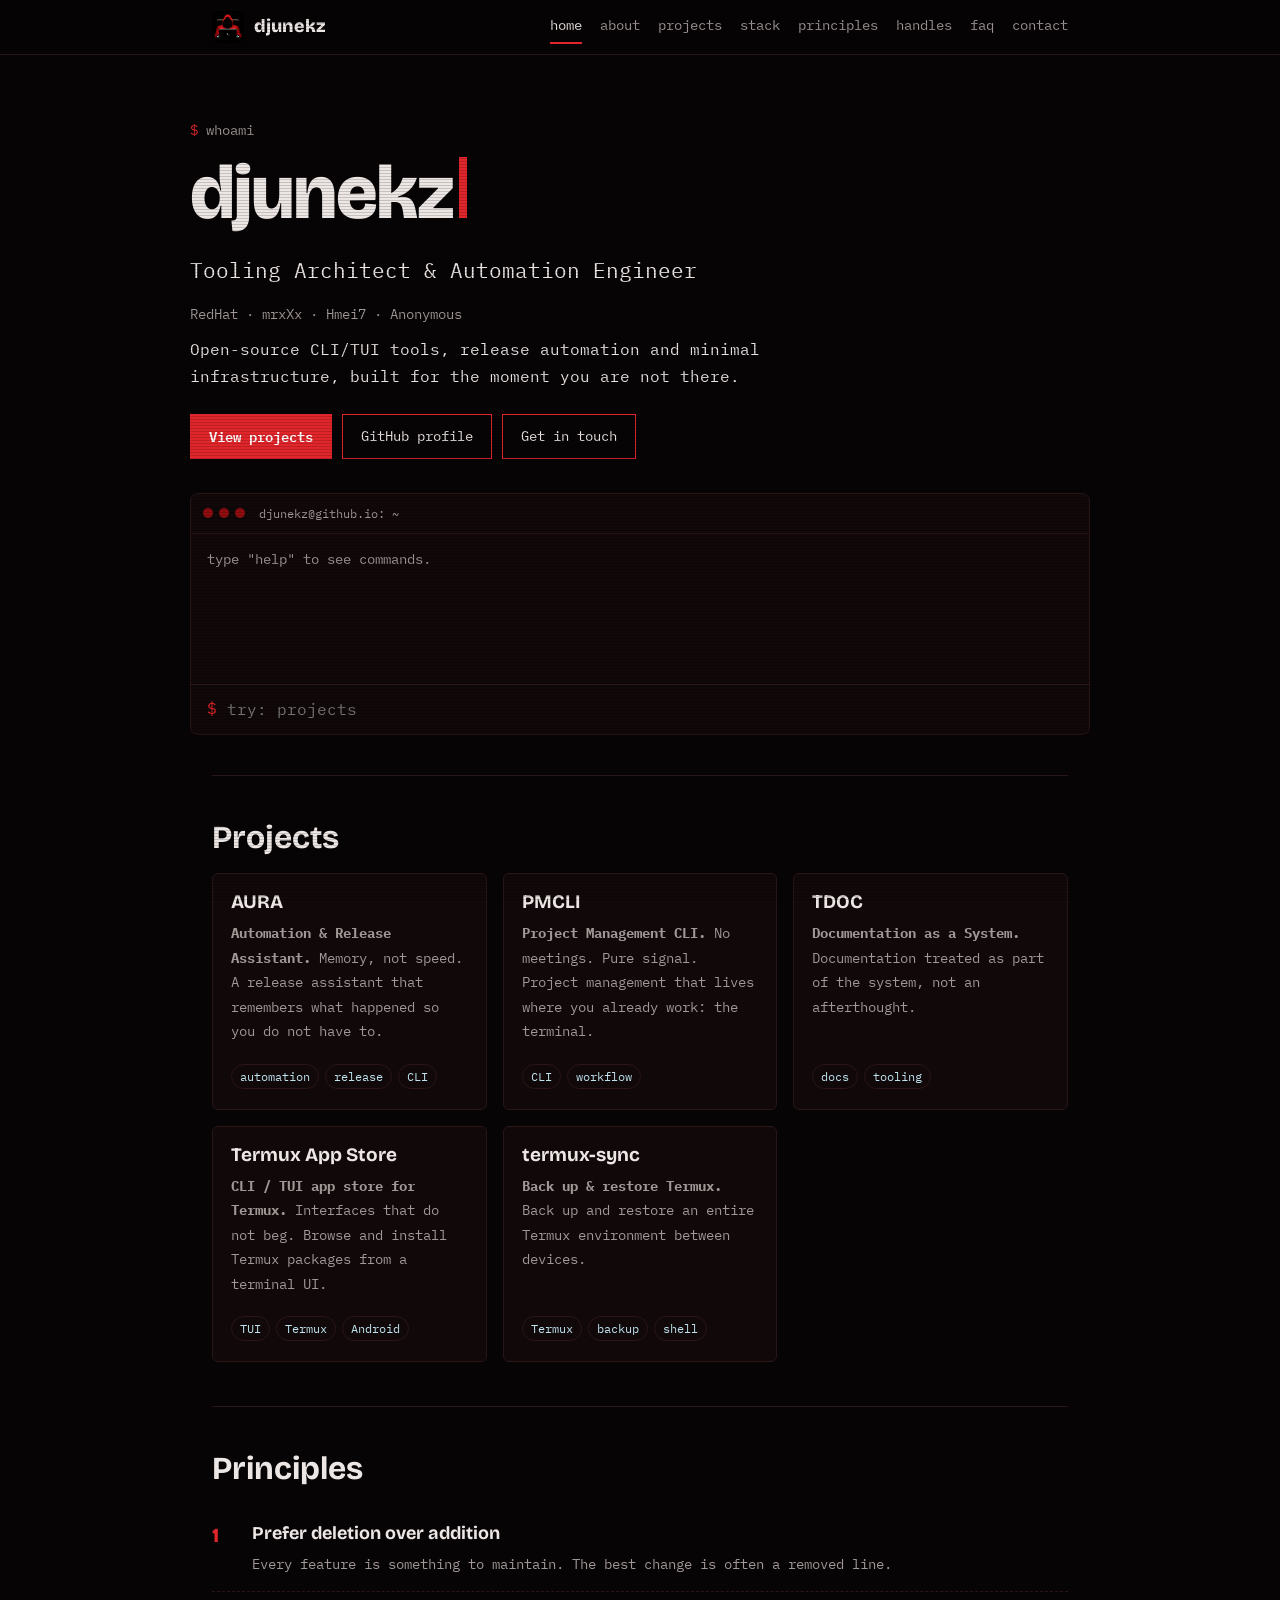
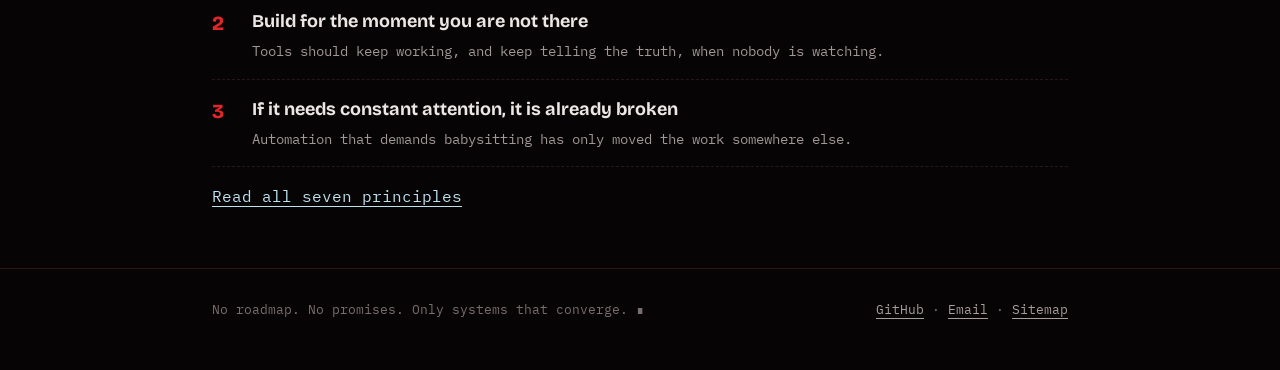
==== commit c4c885ec: "Update web profile portofolio" ====
--- a/index.html
+++ b/index.html
@@ -12,7 +12,7 @@
 <link rel="preconnect" href="https://fonts.googleapis.com"><link rel="preconnect" href="https://fonts.gstatic.com" crossorigin>
 <link href="https://fonts.googleapis.com/css2?family=Bricolage+Grotesque:opsz,wght@12..96,500;12..96,700;12..96,800&family=IBM+Plex+Mono:wght@400;600&display=swap" rel="stylesheet">
 <link rel="stylesheet" href="/assets/style.css"></head>
-<body><nav class="bar" aria-label="Main"><div class="wrap in"><a class="brand" href="/"><img src="/assets/logo.png" alt="" width="32" height="32">djunekz</a><div class="links"><a href="index.html" aria-current="page">home</a><a href="about.html">about</a><a href="projects.html">projects</a><a href="stack.html">stack</a><a href="principles.html">principles</a><a href="handles.html">handles</a><a href="faq.html">faq</a><a href="contact.html">contact</a></div></div></nav>
+<body><nav class="bar" aria-label="Main"><div class="wrap in"><a class="brand" href="/"><img src="/assets/logo.png" alt="" width="32" height="32">djunekz</a><div class="links" id="menu"><a href="index.html" aria-current="page">home</a><a href="about.html">about</a><a href="projects.html">projects</a><a href="stack.html">stack</a><a href="principles.html">principles</a><a href="handles.html">handles</a><a href="faq.html">faq</a><a href="contact.html">contact</a></div><button class="mbtn" type="button" aria-expanded="false" aria-controls="menu" aria-label="Toggle menu"><span></span><span></span><span></span><b>menu</b></button></div></nav>
 <main><div class="wrap hero"><p class="cmd"><b>$</b> whoami</p><h1 class="cursor">djunekz</h1>
 <p class="lead">Tooling Architect &amp; Automation Engineer</p><p class="cmd">RedHat · mrxXx · Hmei7 · Anonymous</p>
 <p>Open-source CLI/TUI tools, release automation and minimal infrastructure, built for the moment you are not there.</p>
--- a/assets/style.css
+++ b/assets/style.css
@@ -10,8 +10,8 @@
 nav .in{display:flex;align-items:center;gap:20px;padding-top:10px;padding-bottom:10px}
 .brand{display:flex;align-items:center;gap:10px;color:var(--fg);text-decoration:none;font-family:var(--head);font-weight:800;font-size:18px;flex:none}
 .brand img{width:32px;height:32px;border-radius:7px}
-.links{display:flex;gap:18px;font-size:13.5px;overflow-x:auto;white-space:nowrap;scrollbar-width:none}
-.links::-webkit-scrollbar{display:none}
+.links{display:flex;gap:18px;font-size:13.5px;margin-left:auto}
+.mbtn{display:none}
 .links a{color:var(--mute);text-decoration:none;padding:4px 0;border-bottom:2px solid transparent}
 .links a:hover{color:var(--fg)}.links a[aria-current=page]{color:var(--fg);border-color:var(--red)}
 h1,h2,h3{font-family:var(--head);line-height:1.1;margin:0}
@@ -66,3 +66,17 @@
 footer a{color:#a89d9c}
 @media(max-width:560px){.facts{grid-template-columns:1fr;gap:0}.facts dd{margin-bottom:10px}.bars div{grid-template-columns:80px 1fr}.hero{padding-top:40px}}
 @media(prefers-reduced-motion:reduce){.cursor::after{animation:none}html{scroll-behavior:auto}}
+
+@media(max-width:820px){
+nav .in{justify-content:space-between}.links{margin:0}
+.mbtn{display:flex;align-items:center;gap:5px;flex-direction:column;background:none;border:1px solid var(--red2);color:var(--fg);font:inherit;font-size:12px;padding:7px 12px 5px;border-radius:6px;cursor:pointer;position:relative;width:62px;height:44px;justify-content:center}
+.mbtn span{display:block;width:20px;height:2px;background:var(--red);transition:transform .2s,opacity .2s;position:absolute;left:50%;margin-left:-10px}
+.mbtn span:nth-child(1){top:9px}.mbtn span:nth-child(2){top:15px}.mbtn span:nth-child(3){top:21px}
+.mbtn b{font-weight:400;position:absolute;bottom:4px;left:0;right:0;text-align:center;font-size:11px;color:var(--mute)}
+nav.open .mbtn span:nth-child(1){transform:translateY(6px) rotate(45deg)}nav.open .mbtn span:nth-child(2){opacity:0}nav.open .mbtn span:nth-child(3){transform:translateY(-6px) rotate(-45deg)}
+.links{display:none;position:fixed;left:0;right:0;bottom:0;top:calc(56px + env(safe-area-inset-top,0px));flex-direction:column;gap:0;background:var(--bg);padding:12px 22px 32px;overflow-y:auto;z-index:49}
+nav.open .links{display:flex}
+.links a{font-family:var(--head);font-size:30px;font-weight:700;color:var(--fg);padding:14px 0;border-bottom:1px dashed var(--line);border-left:0}
+.links a::before{content:"~/";color:var(--red);margin-right:6px;font-family:var(--mono);font-weight:400;font-size:20px}
+.links a[aria-current=page]{color:var(--red);border-bottom:1px dashed var(--line)}
+body.lock{overflow:hidden}}
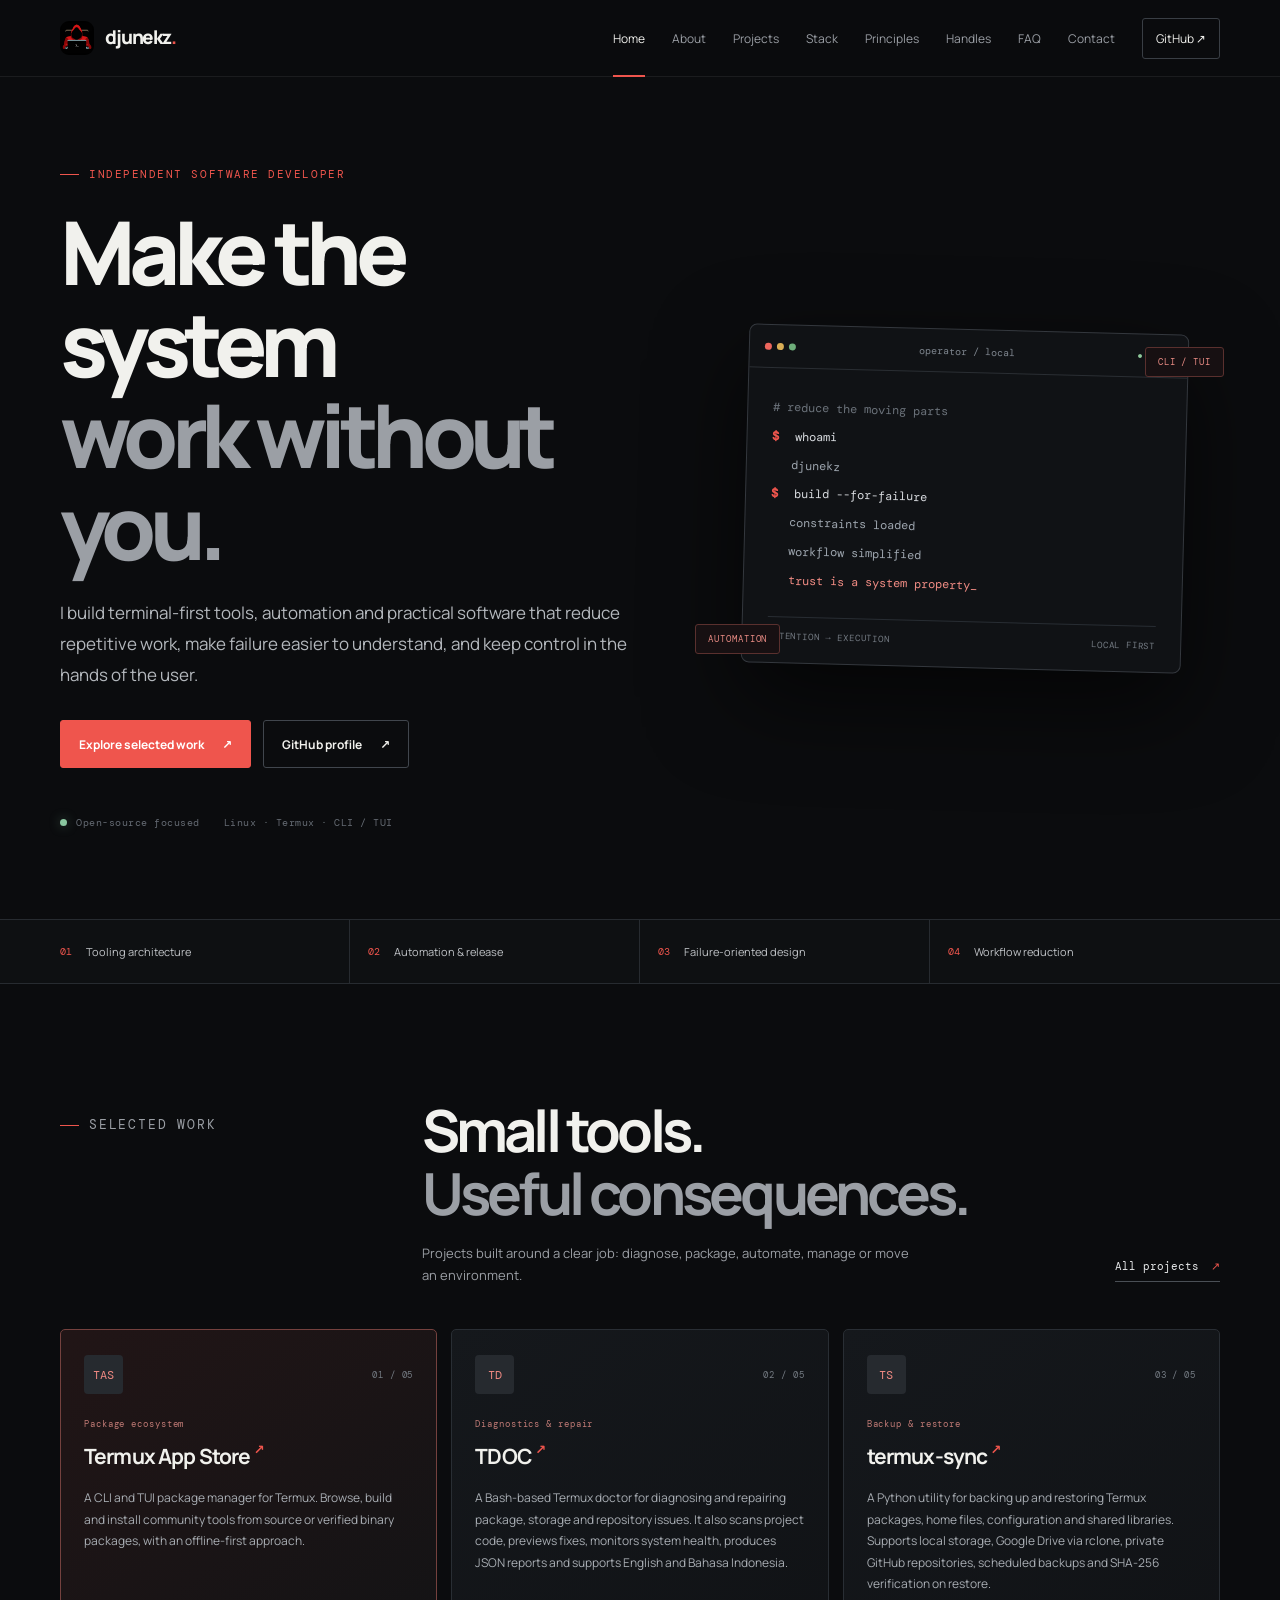
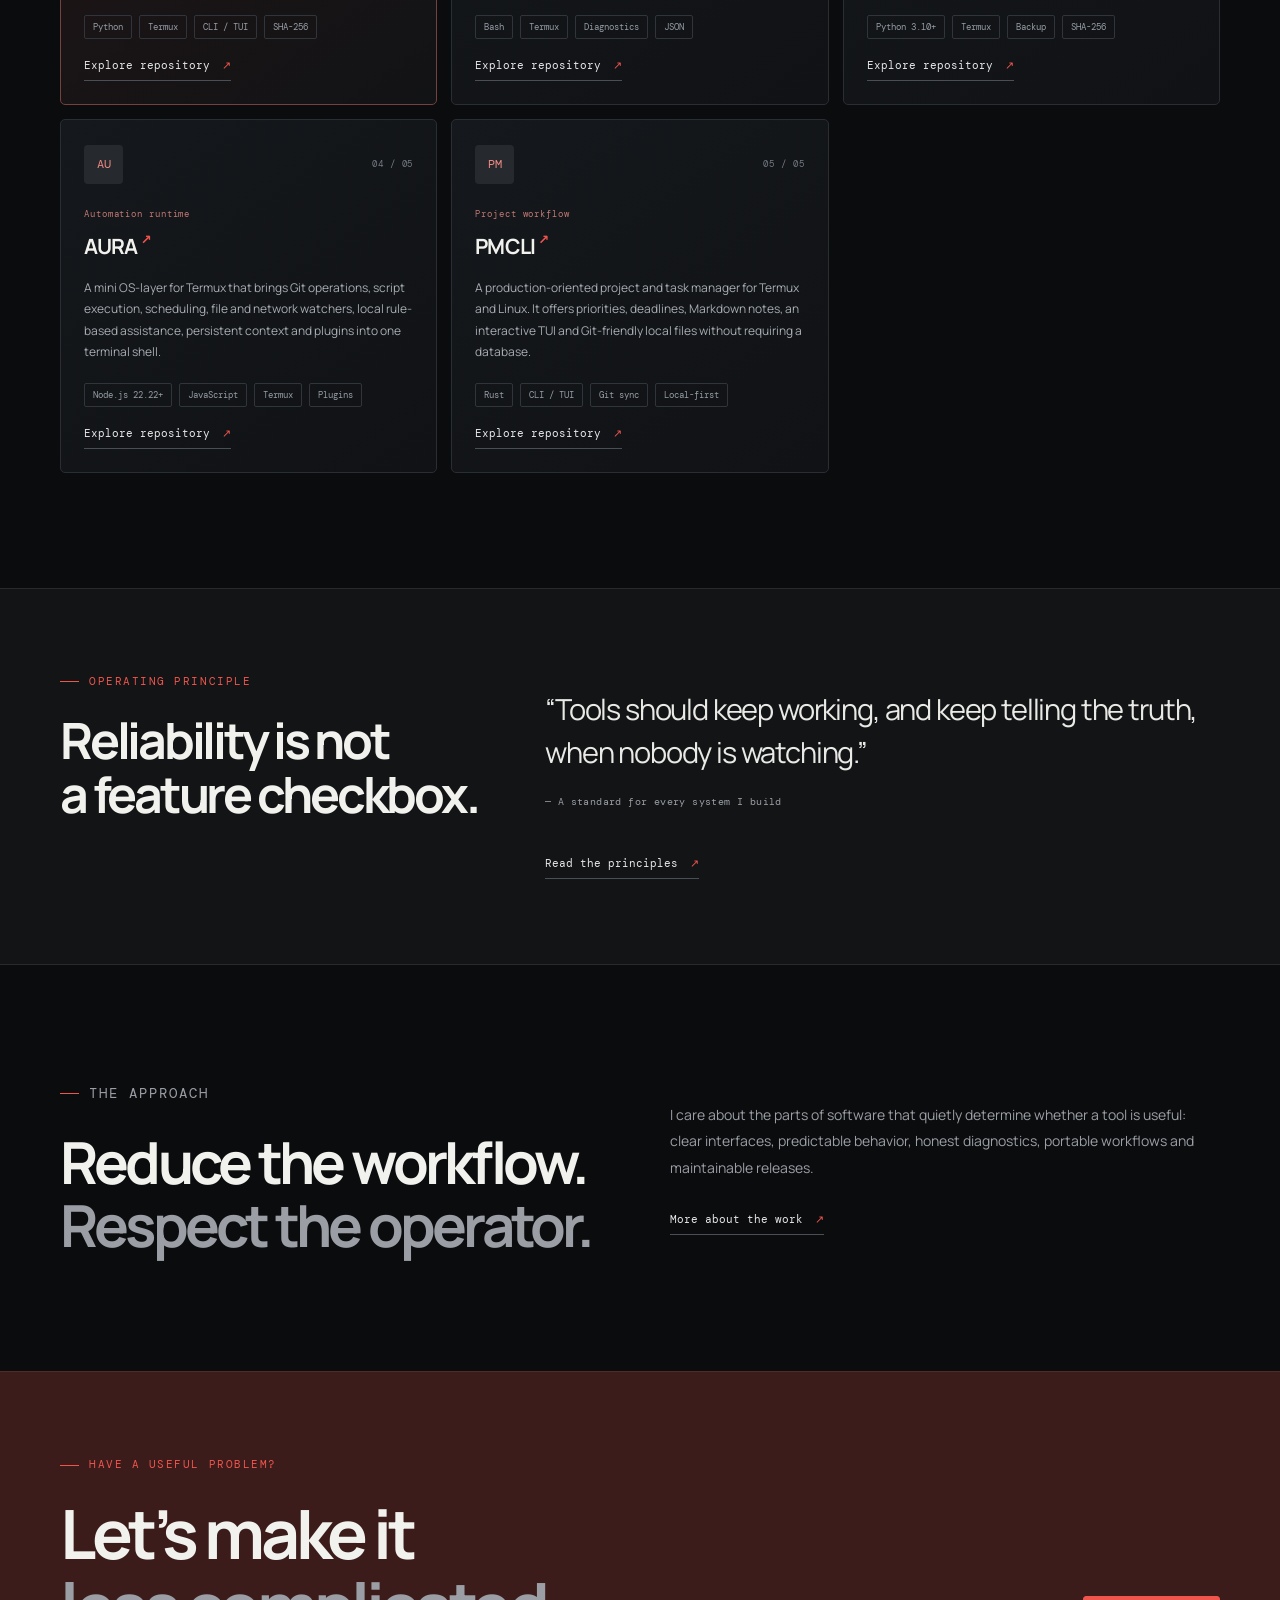
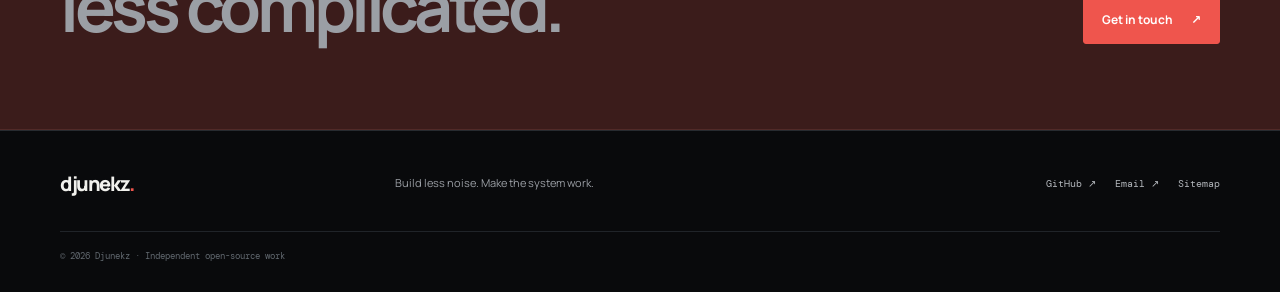
==== commit a39ae3cb: "Update: website portofolio" ====
--- a/index.html
+++ b/index.html
@@ -1,24 +1,7 @@
-<!DOCTYPE html>
-<html lang="en"><head><meta charset="utf-8"><meta name="viewport" content="width=device-width,initial-scale=1,viewport-fit=cover">
-<title>Djunekz — Tooling Architect & Automation Engineer (CLI/TUI) | Portfolio</title><meta name="description" content="Djunekz (RedHat, mrxXx, Hmei7, Anonymous) is a software developer building open-source CLI/TUI tools, release automation and minimal infrastructure. Projects: AURA, PMCLI, TDOC, Termux App Store, termux-sync.">
-<meta name="author" content="Djunekz"><meta name="robots" content="index, follow, max-image-preview:large">
-<meta name="theme-color" content="#070405"><meta name="color-scheme" content="dark">
-<meta name="google-site-verification" content="L2LF5Ftv92tqqaCWyxE9_-hPjeDS5_4-hMFbNJsKNMc">
-<link rel="canonical" href="https://djunekz.github.io/">
-<link rel="icon" href="/favicon.ico" sizes="any"><link rel="icon" type="image/png" sizes="32x32" href="/assets/favicon-32.png"><link rel="icon" type="image/png" sizes="16x16" href="/assets/favicon-16.png"><link rel="icon" type="image/png" sizes="192x192" href="/assets/icon-192.png"><link rel="apple-touch-icon" href="/apple-touch-icon.png"><link rel="manifest" href="/site.webmanifest">
-<meta property="og:type" content="website"><meta property="og:site_name" content="Djunekz"><meta property="og:title" content="Djunekz — Tooling Architect & Automation Engineer (CLI/TUI) | Portfolio"><meta property="og:description" content="Djunekz (RedHat, mrxXx, Hmei7, Anonymous) is a software developer building open-source CLI/TUI tools, release automation and minimal infrastructure. Projects: AURA, PMCLI, TDOC, Termux App Store, termux-sync."><meta property="og:url" content="https://djunekz.github.io/"><meta property="og:image" content="https://djunekz.github.io/og-image.png"><meta property="og:image:width" content="1200"><meta property="og:image:height" content="630">
-<meta name="twitter:card" content="summary_large_image"><meta name="twitter:title" content="Djunekz — Tooling Architect & Automation Engineer (CLI/TUI) | Portfolio"><meta name="twitter:description" content="Djunekz (RedHat, mrxXx, Hmei7, Anonymous) is a software developer building open-source CLI/TUI tools, release automation and minimal infrastructure. Projects: AURA, PMCLI, TDOC, Termux App Store, termux-sync."><meta name="twitter:image" content="https://djunekz.github.io/og-image.png">
-<script type="application/ld+json">{"@context":"https://schema.org","@graph":[{"@type":"WebPage","@id":"https://djunekz.github.io/#page","url":"https://djunekz.github.io/","name":"Djunekz — Tooling Architect & Automation Engineer (CLI/TUI) | Portfolio","isPartOf":{"@id":"https://djunekz.github.io/#website"},"about":{"@id":"https://djunekz.github.io/#person"}},{"@type":"WebSite","@id":"https://djunekz.github.io/#website","url":"https://djunekz.github.io/","name":"Djunekz","publisher":{"@id":"https://djunekz.github.io/#person"}},{"@type":"Person","@id":"https://djunekz.github.io/#person","name":"Djunekz","alternateName":["RedHat","mrxXx","Hmei7","Anonymous"],"url":"https://djunekz.github.io/","image":"https://djunekz.github.io/assets/icon-512.png","jobTitle":"Tooling Architect & Automation Engineer","sameAs":["https://github.com/djunekz"]}]}</script>
-<link rel="preconnect" href="https://fonts.googleapis.com"><link rel="preconnect" href="https://fonts.gstatic.com" crossorigin>
-<link href="https://fonts.googleapis.com/css2?family=Bricolage+Grotesque:opsz,wght@12..96,500;12..96,700;12..96,800&family=IBM+Plex+Mono:wght@400;600&display=swap" rel="stylesheet">
-<link rel="stylesheet" href="/assets/style.css"></head>
-<body><nav class="bar" aria-label="Main"><div class="wrap in"><a class="brand" href="/"><img src="/assets/logo.png" alt="" width="32" height="32">djunekz</a><div class="links" id="menu"><a href="index.html" aria-current="page">home</a><a href="about.html">about</a><a href="projects.html">projects</a><a href="stack.html">stack</a><a href="principles.html">principles</a><a href="handles.html">handles</a><a href="faq.html">faq</a><a href="contact.html">contact</a></div><button class="mbtn" type="button" aria-expanded="false" aria-controls="menu" aria-label="Toggle menu"><span></span><span></span><span></span><b>menu</b></button></div></nav>
-<main><div class="wrap hero"><p class="cmd"><b>$</b> whoami</p><h1 class="cursor">djunekz</h1>
-<p class="lead">Tooling Architect &amp; Automation Engineer</p><p class="cmd">RedHat · mrxXx · Hmei7 · Anonymous</p>
-<p>Open-source CLI/TUI tools, release automation and minimal infrastructure, built for the moment you are not there.</p>
-<div class="btns"><a class="btn p" href="projects.html">View projects</a><a class="btn" href="https://github.com/djunekz">GitHub profile</a><a class="btn" href="contact.html">Get in touch</a></div>
-<div class="term"><div class="tb"><i></i><i></i><i></i><span>djunekz@github.io: ~</span></div><div id="out" aria-live="polite"></div><div class="tin"><b>$</b><input id="cmd" aria-label="Terminal command" autocomplete="off" autocapitalize="off" spellcheck="false" placeholder="try: projects"></div></div></div>
-<div class="wrap"><section><h2>Projects</h2><div class="grid"><article class="card"><h3><a href="https://github.com/djunekz/aura">AURA</a></h3><p><b>Automation & Release Assistant.</b> Memory, not speed. A release assistant that remembers what happened so you do not have to.</p><div class="tags"><span class="tag">automation</span><span class="tag">release</span><span class="tag">CLI</span></div></article><article class="card"><h3><a href="https://github.com/djunekz/pmcli">PMCLI</a></h3><p><b>Project Management CLI.</b> No meetings. Pure signal. Project management that lives where you already work: the terminal.</p><div class="tags"><span class="tag">CLI</span><span class="tag">workflow</span></div></article><article class="card"><h3><a href="https://github.com/djunekz/tdoc">TDOC</a></h3><p><b>Documentation as a System.</b> Documentation treated as part of the system, not an afterthought.</p><div class="tags"><span class="tag">docs</span><span class="tag">tooling</span></div></article><article class="card"><h3><a href="https://djunekz.github.io/termux-app-store">Termux App Store</a></h3><p><b>CLI / TUI app store for Termux.</b> Interfaces that do not beg. Browse and install Termux packages from a terminal UI.</p><div class="tags"><span class="tag">TUI</span><span class="tag">Termux</span><span class="tag">Android</span></div></article><article class="card"><h3><a href="https://github.com/djunekz/termux-sync">termux-sync</a></h3><p><b>Back up & restore Termux.</b> Back up and restore an entire Termux environment between devices.</p><div class="tags"><span class="tag">Termux</span><span class="tag">backup</span><span class="tag">shell</span></div></article></div></section>
-<section><h2>Principles</h2><ul class="rules"><li><div><b>Prefer deletion over addition</b><span>Every feature is something to maintain. The best change is often a removed line.</span></div></li><li><div><b>Build for the moment you are not there</b><span>Tools should keep working, and keep telling the truth, when nobody is watching.</span></div></li><li><div><b>If it needs constant attention, it is already broken</b><span>Automation that demands babysitting has only moved the work somewhere else.</span></div></li></ul><p style="margin-top:16px"><a href="principles.html">Read all seven principles</a></p></section></div></main>
-<footer><div class="wrap in"><span>No roadmap. No promises. Only systems that converge. ∎</span><span><a href="https://github.com/djunekz">GitHub</a> · <a href="mailto:gab288.gab288@passinbox.com">Email</a> · <a href="/sitemap.xml">Sitemap</a></span></div></footer>
-<script src="/assets/app.js" defer></script></body></html>+<!doctype html>
+<html lang="en"><head><meta charset="utf-8"><meta name="viewport" content="width=device-width, initial-scale=1, viewport-fit=cover"><meta name="color-scheme" content="dark"><meta name="theme-color" content="#0b0c0e"><meta name="author" content="Djunekz"><meta name="google-site-verification" content="L2LF5Ftv92tqqaCWyxE9_-hPjeDS5_4-hMFbNJsKNMc"><meta name="robots" content="index,follow,max-image-preview:large"><title>Djunekz — Independent Software Developer | Tooling &amp; Automation</title><meta name="description" content="Djunekz builds terminal-first tools, automation and practical software focused on workflow reduction, failure-oriented design and user control."><link rel="canonical" href="https://djunekz.github.io/"><link rel="icon" href="/favicon.ico" sizes="any"><link rel="icon" type="image/png" sizes="32x32" href="/assets/favicon-32.png"><link rel="apple-touch-icon" href="/apple-touch-icon.png"><link rel="manifest" href="/site.webmanifest"><meta property="og:type" content="website"><meta property="og:site_name" content="Djunekz"><meta property="og:title" content="Djunekz — Independent Software Developer | Tooling &amp; Automation"><meta property="og:description" content="Djunekz builds terminal-first tools, automation and practical software focused on workflow reduction, failure-oriented design and user control."><meta property="og:url" content="https://djunekz.github.io/"><meta property="og:image" content="https://djunekz.github.io/og-image.png"><meta name="twitter:card" content="summary_large_image"><meta name="twitter:title" content="Djunekz — Independent Software Developer | Tooling &amp; Automation"><meta name="twitter:description" content="Djunekz builds terminal-first tools, automation and practical software focused on workflow reduction, failure-oriented design and user control."><meta name="twitter:image" content="https://djunekz.github.io/og-image.png"><script type="application/ld+json">{"@context": "https://schema.org", "@graph": [{"@type": "WebPage", "@id": "https://djunekz.github.io/#page", "url": "https://djunekz.github.io/", "name": "Djunekz — Independent Software Developer | Tooling & Automation", "isPartOf": {"@id": "https://djunekz.github.io/#website"}, "about": {"@id": "https://djunekz.github.io/#person"}}, {"@type": "WebSite", "@id": "https://djunekz.github.io/#website", "url": "https://djunekz.github.io/", "name": "Djunekz", "publisher": {"@id": "https://djunekz.github.io/#person"}}, {"@type": "Person", "@id": "https://djunekz.github.io/#person", "name": "Djunekz", "alternateName": ["RedHat", "mrxXx", "Hmei7", "Anonymous"], "url": "https://djunekz.github.io/", "image": "https://djunekz.github.io/assets/icon-512.png", "jobTitle": "Independent Software Developer", "sameAs": ["https://github.com/djunekz"]}]}</script><link rel="preconnect" href="https://fonts.googleapis.com"><link rel="preconnect" href="https://fonts.gstatic.com" crossorigin><link href="https://fonts.googleapis.com/css2?family=DM+Mono:wght@400;500&family=Manrope:wght@400;500;600;700;800&display=swap" rel="stylesheet"><link rel="stylesheet" href="/assets/style.css"></head><body><a class="skip-link" href="#main">Skip to content</a><header class="site-header"><div class="shell nav-shell"><a class="brand" href="/" aria-label="Djunekz home"><img src="/assets/logo.png" width="34" height="34" alt=""><span>djunekz<span class="brand-dot">.</span></span></a><button class="menu-toggle" type="button" aria-expanded="false" aria-controls="primary-nav" aria-label="Open navigation"><span></span><span></span></button><nav id="primary-nav" class="primary-nav" aria-label="Primary navigation"><a href="/" aria-current="page">Home</a><a href="/about.html">About</a><a href="/projects.html">Projects</a><a href="/stack.html">Stack</a><a href="/principles.html">Principles</a><a href="/handles.html">Handles</a><a href="/faq.html">FAQ</a><a href="/contact.html">Contact</a><a class="nav-github" href="https://github.com/djunekz" target="_blank" rel="noopener">GitHub <span aria-hidden="true">↗</span></a></nav></div></header><main id="main"><section class="hero shell"><div class="hero-copy"><p class="eyebrow"><span></span>INDEPENDENT SOFTWARE DEVELOPER</p><h1>Make the system<br><span>work without you.</span></h1><p class="hero-lead">I build terminal-first tools, automation and practical software that reduce repetitive work, make failure easier to understand, and keep control in the hands of the user.</p><div class="hero-actions"><a class="button button-primary" href="/projects.html">Explore selected work <span>↗</span></a><a class="button button-quiet" href="https://github.com/djunekz" target="_blank" rel="noopener">GitHub profile <span>↗</span></a></div><div class="hero-meta"><span><i class="status-dot"></i> Open-source focused</span><span>Linux · Termux · CLI / TUI</span></div></div><div class="hero-visual" aria-label="Decorative terminal illustration"><div class="visual-glow"></div><div class="terminal-card"><div class="terminal-head"><span class="window-dots"><i></i><i></i><i></i></span><span>operator / local</span><span class="terminal-live">● READY</span></div><div class="terminal-body"><p class="terminal-muted"># reduce the moving parts</p><p><b>$</b> whoami</p><p class="terminal-output">djunekz</p><p><b>$</b> build --for-failure</p><p class="terminal-output">constraints loaded</p><p class="terminal-output">workflow simplified</p><p class="terminal-output terminal-accent">trust is a system property_</p><div class="terminal-rule"></div><div class="terminal-bottom"><span>INTENTION → EXECUTION</span><span>LOCAL FIRST</span></div></div></div><div class="orbit orbit-one">CLI / TUI</div><div class="orbit orbit-two">AUTOMATION</div></div></section>
+<section class="signal-band"><div class="shell signal-grid"><div><strong>01</strong><span>Tooling architecture</span></div><div><strong>02</strong><span>Automation & release</span></div><div><strong>03</strong><span>Failure-oriented design</span></div><div><strong>04</strong><span>Workflow reduction</span></div></div></section>
+<section class="section shell"><div class="section-heading"><p class="eyebrow"><span></span>SELECTED WORK</p><div><h2>Small tools.<br><span>Useful consequences.</span></h2><p>Projects built around a clear job: diagnose, package, automate, manage or move an environment.</p></div><a class="text-link heading-link" href="/projects.html">All projects <span>↗</span></a></div><div class="project-grid"><article class="project-card featured"><div class="project-top"><span class="project-mark">TAS</span><span class="project-index">01 / 05</span></div><p class="project-kind">Package ecosystem</p><h3><a href="https://github.com/djunekz/termux-app-store" target="_blank" rel="noopener">Termux App Store <span aria-hidden="true">↗</span></a></h3><p class="project-desc">A CLI and TUI package manager for Termux. Browse, build and install community tools from source or verified binary packages, with an offline-first approach.</p><div class="tag-list"><span>Python</span><span>Termux</span><span>CLI / TUI</span><span>SHA-256</span></div><a class="text-link" href="https://github.com/djunekz/termux-app-store" target="_blank" rel="noopener">Explore repository <span aria-hidden="true">↗</span></a></article><article class="project-card"><div class="project-top"><span class="project-mark">TD</span><span class="project-index">02 / 05</span></div><p class="project-kind">Diagnostics &amp; repair</p><h3><a href="https://github.com/djunekz/tdoc" target="_blank" rel="noopener">TDOC <span aria-hidden="true">↗</span></a></h3><p class="project-desc">A Bash-based Termux doctor for diagnosing and repairing package, storage and repository issues. It also scans project code, previews fixes, monitors system health, produces JSON reports and supports English and Bahasa Indonesia.</p><div class="tag-list"><span>Bash</span><span>Termux</span><span>Diagnostics</span><span>JSON</span></div><a class="text-link" href="https://github.com/djunekz/tdoc" target="_blank" rel="noopener">Explore repository <span aria-hidden="true">↗</span></a></article><article class="project-card"><div class="project-top"><span class="project-mark">TS</span><span class="project-index">03 / 05</span></div><p class="project-kind">Backup &amp; restore</p><h3><a href="https://github.com/djunekz/termux-sync" target="_blank" rel="noopener">termux-sync <span aria-hidden="true">↗</span></a></h3><p class="project-desc">A Python utility for backing up and restoring Termux packages, home files, configuration and shared libraries. Supports local storage, Google Drive via rclone, private GitHub repositories, scheduled backups and SHA-256 verification on restore.</p><div class="tag-list"><span>Python 3.10+</span><span>Termux</span><span>Backup</span><span>SHA-256</span></div><a class="text-link" href="https://github.com/djunekz/termux-sync" target="_blank" rel="noopener">Explore repository <span aria-hidden="true">↗</span></a></article><article class="project-card"><div class="project-top"><span class="project-mark">AU</span><span class="project-index">04 / 05</span></div><p class="project-kind">Automation runtime</p><h3><a href="https://github.com/djunekz/aura" target="_blank" rel="noopener">AURA <span aria-hidden="true">↗</span></a></h3><p class="project-desc">A mini OS-layer for Termux that brings Git operations, script execution, scheduling, file and network watchers, local rule-based assistance, persistent context and plugins into one terminal shell.</p><div class="tag-list"><span>Node.js 22.22+</span><span>JavaScript</span><span>Termux</span><span>Plugins</span></div><a class="text-link" href="https://github.com/djunekz/aura" target="_blank" rel="noopener">Explore repository <span aria-hidden="true">↗</span></a></article><article class="project-card"><div class="project-top"><span class="project-mark">PM</span><span class="project-index">05 / 05</span></div><p class="project-kind">Project workflow</p><h3><a href="https://github.com/djunekz/pmcli" target="_blank" rel="noopener">PMCLI <span aria-hidden="true">↗</span></a></h3><p class="project-desc">A production-oriented project and task manager for Termux and Linux. It offers priorities, deadlines, Markdown notes, an interactive TUI and Git-friendly local files without requiring a database.</p><div class="tag-list"><span>Rust</span><span>CLI / TUI</span><span>Git sync</span><span>Local-first</span></div><a class="text-link" href="https://github.com/djunekz/pmcli" target="_blank" rel="noopener">Explore repository <span aria-hidden="true">↗</span></a></article></div></section>
+<section class="principle-feature"><div class="shell principle-layout"><div><p class="eyebrow"><span></span>OPERATING PRINCIPLE</p><h2>Reliability is not<br>a feature checkbox.</h2></div><blockquote>“Tools should keep working, and keep telling the truth, when nobody is watching.”<cite>— A standard for every system I build</cite></blockquote><a class="text-link" href="/principles.html">Read the principles <span>↗</span></a></div></section>
+<section class="section shell about-strip"><div><p class="eyebrow"><span></span>THE APPROACH</p><h2>Reduce the workflow.<br><span>Respect the operator.</span></h2></div><div><p>I care about the parts of software that quietly determine whether a tool is useful: clear interfaces, predictable behavior, honest diagnostics, portable workflows and maintainable releases.</p><a class="text-link" href="/about.html">More about the work <span>↗</span></a></div></section>
+<section class="contact-cta"><div class="shell cta-inner"><p class="eyebrow"><span></span>HAVE A USEFUL PROBLEM?</p><h2>Let’s make it<br><span>less complicated.</span></h2><div><a class="button button-primary" href="/contact.html">Get in touch <span>↗</span></a></div></div></section></main><footer class="site-footer"><div class="shell footer-inner"><a class="footer-brand" href="/">djunekz<span>.</span></a><p>Build less noise. Make the system work.</p><div class="footer-links"><a href="https://github.com/djunekz" target="_blank" rel="noopener">GitHub ↗</a><a href="mailto:gab288.gab288@passinbox.com">Email ↗</a><a href="/sitemap.xml">Sitemap</a></div><small>© 2026 Djunekz · Independent open-source work</small></div></footer><script src="/assets/app.js" defer></script></body></html>
--- a/assets/style.css
+++ b/assets/style.css
@@ -1,82 +1 @@
-:root{--bg:#070405;--bg2:#100809;--fg:#ece6e4;--mute:#a09796;--red:#e0262b;--red2:#8f0d10;--ice:#bfe3ee;--line:#2a1517;--mono:"IBM Plex Mono",ui-monospace,Menlo,Consolas,monospace;--head:"Bricolage Grotesque","IBM Plex Mono",system-ui,sans-serif}
-*{box-sizing:border-box}html{scroll-behavior:smooth;scroll-padding-top:72px}
-body{margin:0;background:var(--bg);color:var(--fg);font:400 15.5px/1.75 var(--mono);-webkit-font-smoothing:antialiased;min-height:100vh;display:flex;flex-direction:column}
-body::before{content:"";position:fixed;inset:0;pointer-events:none;z-index:60;background:repeating-linear-gradient(0deg,rgba(0,0,0,.16) 0 1px,transparent 1px 3px)}
-a{color:var(--ice);text-underline-offset:4px}a:hover{color:#fff}
-:focus-visible{outline:2px solid var(--red);outline-offset:3px}
-.wrap{max-width:900px;margin:0 auto;padding:0 22px;width:100%}
-main{flex:1}
-nav.bar{position:sticky;top:0;z-index:50;background:rgba(7,4,5,.93);-webkit-backdrop-filter:blur(8px);backdrop-filter:blur(8px);border-bottom:1px solid var(--line);padding-top:env(safe-area-inset-top,0px)}
-nav .in{display:flex;align-items:center;gap:20px;padding-top:10px;padding-bottom:10px}
-.brand{display:flex;align-items:center;gap:10px;color:var(--fg);text-decoration:none;font-family:var(--head);font-weight:800;font-size:18px;flex:none}
-.brand img{width:32px;height:32px;border-radius:7px}
-.links{display:flex;gap:18px;font-size:13.5px;margin-left:auto}
-.mbtn{display:none}
-.links a{color:var(--mute);text-decoration:none;padding:4px 0;border-bottom:2px solid transparent}
-.links a:hover{color:var(--fg)}.links a[aria-current=page]{color:var(--fg);border-color:var(--red)}
-h1,h2,h3{font-family:var(--head);line-height:1.1;margin:0}
-h1{font-size:clamp(40px,9vw,76px);font-weight:800;letter-spacing:-.02em}
-h2{font-size:clamp(24px,4vw,32px);font-weight:700;margin-bottom:18px}
-h3{font-size:19px;font-weight:700}
-p{margin:0 0 14px;max-width:66ch}
-.hero{padding:64px 0 40px}
-.page-head{padding:56px 0 24px;border-bottom:1px solid var(--line)}
-.page-head p{color:var(--mute);margin-top:14px;font-size:16px}
-.cmd{color:var(--mute);font-size:13.5px;margin:0 0 10px}.cmd b{color:var(--red);font-weight:400}
-.cursor::after{content:"";display:inline-block;width:.1em;height:.8em;margin-left:.08em;background:var(--red);animation:blink 1s steps(1) infinite}
-@keyframes blink{50%{opacity:0}}
-.hero .lead{font-size:clamp(17px,2.6vw,21px);margin-top:16px}
-.btns{display:flex;flex-wrap:wrap;gap:10px;margin-top:24px}
-.btn{display:inline-block;border:1px solid var(--red);padding:9px 18px;text-decoration:none;color:var(--fg);font-size:14px}
-.btn.p{background:var(--red);color:#fff;font-weight:600}.btn:hover{box-shadow:0 0 0 3px rgba(224,38,43,.28)}
-section{padding:44px 0;border-top:1px solid var(--line)}
-section.first{border-top:0}
-.term{background:var(--bg2);border:1px solid var(--line);border-radius:8px;margin-top:34px;overflow:hidden}
-.term .tb{display:flex;gap:6px;padding:9px 12px;border-bottom:1px solid var(--line);align-items:center;font-size:12px;color:var(--mute)}
-.term .tb i{width:10px;height:10px;border-radius:50%;background:var(--red2)}.term .tb span{margin-left:8px}
-#out{padding:14px 16px;min-height:150px;max-height:280px;overflow:auto;font-size:13.5px;white-space:pre-wrap}
-#out .o{color:var(--mute)}#out .e{color:var(--red)}
-.tin{display:flex;gap:8px;padding:10px 16px;border-top:1px solid var(--line)}
-.tin b{color:var(--red);font-weight:400}
-.tin input{flex:1;background:none;border:0;color:var(--fg);font:inherit;outline:0;min-width:0}
-.grid{display:grid;grid-template-columns:repeat(auto-fit,minmax(260px,1fr));gap:16px}
-.card{border:1px solid var(--line);background:var(--bg2);padding:18px 18px 12px;border-radius:6px;display:flex;flex-direction:column}
-.card h3 a{color:var(--fg);text-decoration:none}.card h3 a:hover{color:var(--red)}
-.card p{color:var(--mute);font-size:14px;margin-top:8px}
-.tags{display:flex;flex-wrap:wrap;gap:6px;margin:auto 0 8px;padding-top:6px}
-.tag{font-size:12px;border:1px solid var(--line);padding:1px 8px;border-radius:99px;color:var(--ice)}
-.facts{display:grid;grid-template-columns:max-content 1fr;gap:8px 24px;font-size:14px}
-.facts dt{color:var(--mute)}.facts dd{margin:0}
-.rules{list-style:none;margin:0;padding:0;counter-reset:r}
-.rules li{padding:14px 0;border-bottom:1px dashed var(--line);counter-increment:r;display:grid;grid-template-columns:36px 1fr;gap:4px}
-.rules li::before{content:counter(r);color:var(--red);font-family:var(--head);font-weight:800;font-size:20px}
-.rules b{font-family:var(--head);font-size:18px;display:block}
-.rules span{color:var(--mute);font-size:14px}
-.tl{border-left:2px solid var(--red2);padding-left:18px;margin-left:4px}
-.tl div{margin-bottom:20px;position:relative}.tl div::before{content:"";position:absolute;left:-25px;top:8px;width:10px;height:10px;background:var(--red);border-radius:50%}
-.tl b{font-family:var(--head);font-size:17px}.tl span{display:block;color:var(--mute);font-size:14px}
-details{border-bottom:1px dashed var(--line);padding:14px 0}
-summary{cursor:pointer;font-weight:600;font-family:var(--head);font-size:17px}
-details p{margin:10px 0 0;color:var(--mute)}
-.bars div{display:grid;grid-template-columns:110px 1fr;gap:12px;align-items:center;margin-bottom:10px;font-size:14px}
-.bars i{display:block;height:8px;background:linear-gradient(90deg,var(--red),var(--red2));border-radius:4px}
-.crumb{font-size:13px;color:var(--mute)}.crumb a{color:var(--mute)}
-footer{border-top:1px solid var(--line);padding:30px 0 48px;color:#7a6e6d;font-size:13px}
-footer .in{display:flex;flex-wrap:wrap;gap:12px 28px;justify-content:space-between}
-footer a{color:#a89d9c}
-@media(max-width:560px){.facts{grid-template-columns:1fr;gap:0}.facts dd{margin-bottom:10px}.bars div{grid-template-columns:80px 1fr}.hero{padding-top:40px}}
-@media(prefers-reduced-motion:reduce){.cursor::after{animation:none}html{scroll-behavior:auto}}
-
-@media(max-width:820px){
-nav .in{justify-content:space-between}.links{margin:0}
-.mbtn{display:flex;align-items:center;gap:5px;flex-direction:column;background:none;border:1px solid var(--red2);color:var(--fg);font:inherit;font-size:12px;padding:7px 12px 5px;border-radius:6px;cursor:pointer;position:relative;width:62px;height:44px;justify-content:center}
-.mbtn span{display:block;width:20px;height:2px;background:var(--red);transition:transform .2s,opacity .2s;position:absolute;left:50%;margin-left:-10px}
-.mbtn span:nth-child(1){top:9px}.mbtn span:nth-child(2){top:15px}.mbtn span:nth-child(3){top:21px}
-.mbtn b{font-weight:400;position:absolute;bottom:4px;left:0;right:0;text-align:center;font-size:11px;color:var(--mute)}
-nav.open .mbtn span:nth-child(1){transform:translateY(6px) rotate(45deg)}nav.open .mbtn span:nth-child(2){opacity:0}nav.open .mbtn span:nth-child(3){transform:translateY(-6px) rotate(-45deg)}
-.links{display:none;position:fixed;left:0;right:0;bottom:0;top:calc(56px + env(safe-area-inset-top,0px));flex-direction:column;gap:0;background:var(--bg);padding:12px 22px 32px;overflow-y:auto;z-index:49}
-nav.open .links{display:flex}
-.links a{font-family:var(--head);font-size:30px;font-weight:700;color:var(--fg);padding:14px 0;border-bottom:1px dashed var(--line);border-left:0}
-.links a::before{content:"~/";color:var(--red);margin-right:6px;font-family:var(--mono);font-weight:400;font-size:20px}
-.links a[aria-current=page]{color:var(--red);border-bottom:1px dashed var(--line)}
-body.lock{overflow:hidden}}
+:root{--bg:#0b0c0e;--panel:#111316;--panel2:#15181c;--fg:#f1f1ed;--muted:#9b9fa5;--dim:#656b73;--line:#272b30;--accent:#ef554d;--accent-soft:#3b1c1b;--mono:"DM Mono",ui-monospace,monospace;--sans:"Manrope",system-ui,sans-serif;--shell:1160px}*{box-sizing:border-box}html{scroll-behavior:smooth;scroll-padding-top:90px}body{margin:0;background:var(--bg);color:var(--fg);font:400 15px/1.75 var(--sans);-webkit-font-smoothing:antialiased}body::before{content:"";position:fixed;inset:0;pointer-events:none;opacity:.16;z-index:-1;background-image:linear-gradient(rgba(255,255,255,.025) 1px,transparent 1px),linear-gradient(90deg,rgba(255,255,255,.025) 1px,transparent 1px);background-size:64px 64px}a{color:inherit;text-decoration:none}a:hover{color:#fff}button{font:inherit}.shell{width:min(var(--shell),calc(100% - 48px));margin-inline:auto}.skip-link{position:absolute;left:12px;top:-60px;background:var(--accent);color:white;padding:10px 14px;z-index:100}.skip-link:focus{top:12px}:focus-visible{outline:2px solid var(--accent);outline-offset:4px}.site-header{position:sticky;top:0;z-index:50;background:rgba(11,12,14,.88);backdrop-filter:blur(18px);border-bottom:1px solid rgba(255,255,255,.07)}.nav-shell{height:76px;display:flex;align-items:center;justify-content:space-between}.brand{display:flex;align-items:center;gap:11px;font-size:19px;font-weight:800;letter-spacing:-.06em}.brand img{border-radius:9px}.brand-dot,.footer-brand span{color:var(--accent)}.primary-nav{display:flex;align-items:center;gap:27px;font-size:12px;color:var(--muted)}.primary-nav a{transition:color .2s}.primary-nav a:hover,.primary-nav a[aria-current=page]{color:var(--fg)}.primary-nav a[aria-current=page]{position:relative}.primary-nav a[aria-current=page]:after{content:"";position:absolute;left:0;right:0;bottom:-28px;height:2px;background:var(--accent)}.primary-nav .nav-github{color:var(--fg);border:1px solid #393e44;padding:9px 13px;border-radius:3px}.menu-toggle{display:none;background:none;border:0;color:white}.hero{min-height:640px;display:grid;grid-template-columns:1.08fr .92fr;align-items:center;gap:50px;padding-top:90px;padding-bottom:90px}.eyebrow{font:11px/1.4 var(--mono);letter-spacing:.14em;color:var(--accent);display:flex;align-items:center;gap:10px;margin:0 0 24px}.eyebrow span{width:19px;height:1px;background:var(--accent);display:inline-block}.hero h1,.page-hero h1{font-size:clamp(48px,7vw,88px);line-height:1.04;letter-spacing:-.075em;font-weight:800;margin:0}.hero h1 span,.page-hero h1 span,.section-heading h2 span,.principle-feature h2 span,.about-strip h2 span,.cta-inner h2 span{color:var(--muted)}.hero-lead{font-size:17px;line-height:1.8;color:#b4b8bd;max-width:590px;margin:26px 0 30px}.hero-actions{display:flex;flex-wrap:wrap;gap:12px}.button{min-height:48px;display:inline-flex;align-items:center;justify-content:center;gap:18px;padding:0 18px;border:1px solid #41464d;border-radius:3px;font-size:12px;font-weight:700;transition:transform .2s,border-color .2s,background .2s}.button:hover{transform:translateY(-2px);border-color:#858b93}.button-primary{background:var(--accent);border-color:var(--accent);color:#fff}.button-primary:hover{background:#ff675f;border-color:#ff675f}.button-quiet{color:var(--fg)}.hero-meta{display:flex;gap:24px;flex-wrap:wrap;margin-top:48px;color:var(--dim);font:10px var(--mono);letter-spacing:.05em}.hero-meta span{display:flex;align-items:center;gap:9px}.status-dot{width:7px;height:7px;border-radius:50%;background:#8ac6a0;box-shadow:0 0 12px #8ac6a066}.hero-visual{min-height:390px;position:relative;display:grid;place-items:center}.visual-glow{position:absolute;width:330px;height:330px;background:radial-gradient(circle,rgba(239,85,77,.18),transparent 68%);filter:blur(18px)}.terminal-card{position:relative;width:min(100%,440px);background:#101215;border:1px solid #34383e;border-radius:8px;box-shadow:0 35px 90px #0009;transform:rotate(1.5deg)}.terminal-head{height:43px;border-bottom:1px solid #2a2e33;display:flex;align-items:center;justify-content:space-between;padding:0 15px;color:#7e858e;font:10px var(--mono)}.window-dots{display:flex;gap:5px}.window-dots i{width:7px;height:7px;border-radius:50%;background:#555b63}.window-dots i:first-child{background:#ed665d}.window-dots i:nth-child(2){background:#d9ae55}.window-dots i:nth-child(3){background:#6eae7a}.terminal-live{color:#8fc99b;font-size:9px}.terminal-body{padding:28px 25px 20px;font:12px/1.9 var(--mono);color:#d9dce0}.terminal-body p{margin:0 0 6px}.terminal-body b{color:var(--accent);margin-right:9px}.terminal-muted{color:#6b727a}.terminal-output{padding-left:19px;color:#9da5ae}.terminal-accent{color:#f18c84}.terminal-rule{height:1px;background:#282d33;margin:24px 0 13px}.terminal-bottom{display:flex;justify-content:space-between;color:#747b83;font:9px var(--mono);letter-spacing:.09em}.orbit{position:absolute;border:1px solid #5a302e;background:#171012;color:#e98b84;padding:8px 12px;border-radius:3px;font:9px var(--mono);letter-spacing:.1em}.orbit-one{top:44px;right:-4px}.orbit-two{bottom:39px;left:-14px}.signal-band{border-block:1px solid var(--line);background:#0e1012}.signal-grid{display:grid;grid-template-columns:repeat(4,1fr)}.signal-grid div{padding:22px 18px;border-right:1px solid var(--line);display:flex;gap:14px;align-items:center}.signal-grid div:first-child{padding-left:0}.signal-grid div:last-child{border:0}.signal-grid strong{font:10px var(--mono);color:var(--accent)}.signal-grid span{font-size:11px;color:#c0c3c7}.section{padding-top:115px;padding-bottom:115px}.section-heading{display:grid;grid-template-columns:1fr 2fr auto;gap:30px;align-items:end;margin-bottom:42px}.section-heading .eyebrow{align-self:start}.section-heading h2,.principle-feature h2,.about-strip h2,.cta-inner h2{font-size:clamp(36px,5vw,58px);line-height:1.08;letter-spacing:-.065em;margin:0}.section-heading p{max-width:490px;color:var(--muted);font-size:13px;margin:17px 0 0}.text-link{font:11px var(--mono);color:#e5e7e8;display:inline-flex;align-items:center;gap:12px;border-bottom:1px solid #4a4f55;padding-bottom:8px}.text-link span{color:var(--accent)}.heading-link{margin-bottom:5px}.project-grid{display:grid;grid-template-columns:repeat(3,1fr);gap:14px}.project-card{position:relative;min-height:330px;padding:25px 23px 23px;background:linear-gradient(145deg,#15181c,#101215);border:1px solid #292e34;border-radius:5px;display:flex;flex-direction:column;transition:transform .25s,border-color .25s}.project-card:hover{transform:translateY(-4px);border-color:#6c3b39}.project-card.featured{border-color:#74413e;background:linear-gradient(145deg,#211516,#121315)}.project-top{display:flex;justify-content:space-between;align-items:center}.project-mark{width:39px;height:39px;display:grid;place-items:center;background:#262a2f;color:#f18a83;border-radius:4px;font:12px var(--mono)}.project-index,.project-kind{font:9px var(--mono);color:#747b83;letter-spacing:.1em}.project-kind{margin:24px 0 8px;color:#c07a75}.project-card h3{font-size:21px;letter-spacing:-.04em;margin:0 0 12px}.project-card h3 a span{font-size:13px;color:var(--accent);vertical-align:top}.project-desc{color:#a8adb3;font-size:12px;line-height:1.8;margin:0 0 20px}.tag-list,.tag-cloud{display:flex;flex-wrap:wrap;gap:7px}.tag-list{margin-top:auto;padding-bottom:19px}.tag-list span,.tag-cloud span{border:1px solid #30353b;padding:5px 8px;border-radius:2px;color:#969da5;font:9px var(--mono)}.project-card .text-link{align-self:flex-start}.principle-feature{background:#121416;border-block:1px solid var(--line);padding:85px 0}.principle-layout{display:grid;grid-template-columns:1fr 1.5fr;gap:35px;align-items:center}.principle-feature h2{font-size:clamp(34px,4vw,50px)}.principle-feature blockquote{margin:0;font-size:clamp(20px,2.6vw,29px);line-height:1.5;letter-spacing:-.04em;color:#e9e9e5}.principle-feature cite{display:block;font:10px var(--mono);font-style:normal;color:var(--muted);margin-top:20px;letter-spacing:.04em}.principle-layout>.text-link{grid-column:2;justify-self:start}.about-strip{display:grid;grid-template-columns:1fr 1fr;gap:60px;align-items:center}.about-strip p{color:var(--muted);font-size:14px;line-height:1.9;margin:0 0 24px}.contact-cta{background:var(--accent-soft);border-block:1px solid #512a28;padding:85px 0}.cta-inner{display:grid;grid-template-columns:1fr 1fr;align-items:end}.cta-inner .eyebrow{grid-column:1/-1}.cta-inner h2{font-size:clamp(42px,6vw,68px)}.cta-inner>div{justify-self:end}.page-hero{padding-top:100px;padding-bottom:70px}.page-hero h1{font-size:clamp(52px,8vw,88px)}.page-intro{max-width:640px;color:#aeb3b9;font-size:16px;line-height:1.85;margin:25px 0 0}.two-col{display:grid;grid-template-columns:1fr 1.25fr;gap:80px;border-top:1px solid var(--line)}.two-col h2,.repo-note h2{font-size:clamp(30px,4vw,44px);line-height:1.14;letter-spacing:-.06em;margin:0}.prose p{color:#aeb3b9;margin:0 0 20px;font-size:14px}.prose strong{color:var(--fg)}.section-muted{background:#101215;border-block:1px solid var(--line)}.domain-grid{display:grid;grid-template-columns:repeat(4,1fr);gap:12px;margin-top:36px}.domain-grid article{padding:23px 19px;background:#15181c;border:1px solid #2a2e34;min-height:190px}.domain-grid article>span,.identity-main>span,.alias-list>span,.contact-card>span{font:9px var(--mono);letter-spacing:.12em;color:var(--accent)}.domain-grid h3{font-size:17px;margin:23px 0 10px}.domain-grid p{font-size:11px;color:var(--muted);line-height:1.8;margin:0}.numbered{list-style:none;padding:0;margin:0;counter-reset:step}.numbered li{counter-increment:step;display:grid;grid-template-columns:35px 1fr;gap:12px;margin-bottom:24px}.numbered li:before{content:"0" counter(step);font:10px var(--mono);color:var(--accent);padding-top:4px}.numbered b{display:block;font-size:14px}.numbered span{display:block;color:var(--muted);font-size:12px;margin-top:4px}.project-grid-page{grid-template-columns:repeat(2,1fr)}.project-grid-page .project-card{min-height:315px}.repo-note{display:grid;grid-template-columns:1fr 1fr;gap:60px;align-items:center}.repo-note p{font-size:13px;color:var(--muted);margin:0 0 22px}.stack-layout{display:grid;grid-template-columns:1fr 1fr;gap:90px}.stack-layout h2{font-size:22px;margin:0 0 27px}.stack-list>div{display:flex;justify-content:space-between;gap:20px;padding:17px 0;border-bottom:1px solid var(--line)}.stack-list b{font-size:14px}.stack-list span{font-size:11px;color:var(--muted);text-align:right}.environment-list article{display:grid;grid-template-columns:35px 1fr;gap:14px;padding:0 0 22px;margin-bottom:22px;border-bottom:1px solid var(--line)}.environment-list article>span{font:10px var(--mono);color:var(--accent);padding-top:4px}.environment-list h3{font-size:15px;margin:0 0 5px}.environment-list p{font-size:11px;color:var(--muted);margin:0}.tag-cloud{margin-top:28px;gap:10px}.tag-cloud span{padding:9px 13px;font-size:10px}.principle-list{border-top:1px solid var(--line)}.principle-list article{display:grid;grid-template-columns:70px 1fr 30px;gap:20px;align-items:start;padding:30px 0;border-bottom:1px solid var(--line)}.principle-list article>span{font:12px var(--mono);color:var(--accent);padding-top:8px}.principle-list h2{font-size:clamp(20px,3vw,28px);letter-spacing:-.04em;margin:0 0 9px}.principle-list p{font-size:13px;color:var(--muted);margin:0;max-width:700px}.principle-list article>b{color:#6e747b;font-weight:400}.identity-card{display:grid;grid-template-columns:1fr 1fr;border:1px solid #30353b;background:linear-gradient(135deg,#171a1e,#111316);border-radius:5px}.identity-main{padding:45px;border-right:1px solid #30353b}.identity-main h2{font-size:clamp(44px,7vw,72px);letter-spacing:-.08em;margin:25px 0 10px}.identity-main a{font:11px var(--mono);color:#d9a09c}.alias-list{padding:45px;display:grid;grid-template-columns:1fr 1fr;gap:12px;align-content:center}.alias-list>span{grid-column:1/-1;margin-bottom:12px}.alias-list div{padding:12px;border:1px solid #343940;color:#c5c8cb;font:12px var(--mono)}.quiet-note{font-size:12px;color:var(--muted);max-width:700px;margin-top:22px}.faq-list{max-width:850px}.faq-list details{border-top:1px solid var(--line);padding:23px 0}.faq-list details:last-child{border-bottom:1px solid var(--line)}.faq-list summary{cursor:pointer;list-style:none;display:flex;justify-content:space-between;gap:20px;font-size:16px;font-weight:700}.faq-list summary::-webkit-details-marker{display:none}.faq-list summary span{font:20px var(--mono);color:var(--accent);transition:transform .2s}.faq-list details[open] summary span{transform:rotate(45deg)}.faq-list details p{color:var(--muted);font-size:13px;max-width:720px;margin:17px 0 0}.contact-grid{display:grid;grid-template-columns:1fr 1fr;gap:15px}.contact-card{display:flex;flex-direction:column;min-height:270px;padding:30px;background:#14171a;border:1px solid #2e3339;transition:border-color .2s,transform .2s}.contact-card:hover{border-color:#78433f;transform:translateY(-3px)}.contact-card h2{font-size:32px;margin:30px 0 8px}.contact-card p{color:var(--muted);font-size:12px;margin:0 0 25px}.contact-card b{font:11px var(--mono);color:#e28c85;margin-top:auto}.not-found{min-height:65vh}.site-footer{border-top:1px solid var(--line);background:#090a0c}.footer-inner{padding-top:35px;padding-bottom:30px;display:grid;grid-template-columns:1fr 2fr auto;align-items:center;gap:18px}.footer-brand{font-size:20px;font-weight:800;letter-spacing:-.07em}.footer-inner p{font-size:11px;color:var(--muted);margin:0}.footer-links{display:flex;gap:19px;font:10px var(--mono);color:#b3b7bc}.footer-inner small{grid-column:1/-1;color:#626970;font:9px var(--mono);padding-top:18px;border-top:1px solid #202429;margin-top:12px}@media(max-width:900px){.primary-nav{gap:17px}.hero{gap:25px}.project-grid{grid-template-columns:repeat(2,1fr)}.domain-grid{grid-template-columns:repeat(2,1fr)}.section-heading{grid-template-columns:1fr 2fr}.heading-link{grid-column:2}.signal-grid div{padding-inline:10px}.signal-grid span{font-size:10px}}@media(max-width:700px){.shell{width:min(var(--shell),calc(100% - 36px))}.nav-shell{height:66px}.menu-toggle{display:flex;width:42px;height:42px;flex-direction:column;justify-content:center;gap:6px;align-items:center;border:1px solid #343940;border-radius:3px}.menu-toggle span{width:17px;height:1px;background:#f1f1ed}.primary-nav{display:none;position:absolute;top:65px;left:0;right:0;padding:20px 22px 24px;background:#101215;border-bottom:1px solid #333;flex-direction:column;align-items:stretch;gap:0}.primary-nav.is-open{display:flex}.primary-nav a{padding:12px 0;border-bottom:1px solid #24292e}.primary-nav a[aria-current=page]:after{display:none}.primary-nav .nav-github{margin-top:12px;text-align:center}.hero{grid-template-columns:1fr;padding-top:70px;padding-bottom:65px;gap:20px}.hero h1{font-size:clamp(49px,12vw,76px)}.hero-visual{min-height:330px;margin-top:8px}.terminal-card{max-width:390px}.orbit-one{right:0}.orbit-two{left:0}.hero-meta{margin-top:32px;gap:14px}.signal-grid{grid-template-columns:1fr 1fr}.signal-grid div{padding:16px 8px;border-bottom:1px solid var(--line)}.signal-grid div:first-child{padding-left:8px}.signal-grid div:nth-child(2){border-right:0}.signal-grid div:nth-child(3),.signal-grid div:nth-child(4){border-bottom:0}.section{padding-top:78px;padding-bottom:78px}.section-heading{grid-template-columns:1fr;gap:10px}.section-heading .eyebrow{margin-bottom:6px}.heading-link{grid-column:1;justify-self:start;margin-top:8px}.project-grid,.project-grid-page{grid-template-columns:1fr}.project-card{min-height:285px}.principle-layout{grid-template-columns:1fr;gap:25px}.principle-layout>.text-link{grid-column:1}.about-strip,.two-col,.repo-note,.stack-layout{grid-template-columns:1fr;gap:28px}.principle-feature{padding:65px 0}.about-strip{padding-top:75px;padding-bottom:75px}.cta-inner{grid-template-columns:1fr;gap:24px}.cta-inner .eyebrow{grid-column:1}.cta-inner>div{justify-self:start}.page-hero{padding-top:75px;padding-bottom:45px}.page-hero h1{font-size:clamp(48px,12vw,72px)}.page-intro{font-size:14px}.domain-grid{grid-template-columns:1fr 1fr}.identity-card{grid-template-columns:1fr}.identity-main{border-right:0;border-bottom:1px solid #30353b;padding:30px}.alias-list{padding:30px}.contact-grid{grid-template-columns:1fr}.footer-inner{grid-template-columns:1fr 1fr}.footer-inner p{grid-column:1/-1;grid-row:2}.footer-links{grid-column:1/-1;grid-row:3}.footer-inner small{grid-row:4}.principle-list article{grid-template-columns:40px 1fr 15px;gap:10px;padding:25px 0}}@media(max-width:390px){.shell{width:calc(100% - 28px)}.hero h1{font-size:46px}.button{width:100%}.hero-actions{display:grid}.terminal-body{padding:22px 18px}.terminal-card{transform:none}.domain-grid{grid-template-columns:1fr}.stack-list>div{display:block}.stack-list span{display:block;text-align:left;margin-top:3px}.signal-grid span{font-size:9px}}@media(prefers-reduced-motion:reduce){*,*::before,*::after{scroll-behavior:auto!important;transition:none!important;animation:none!important}}
